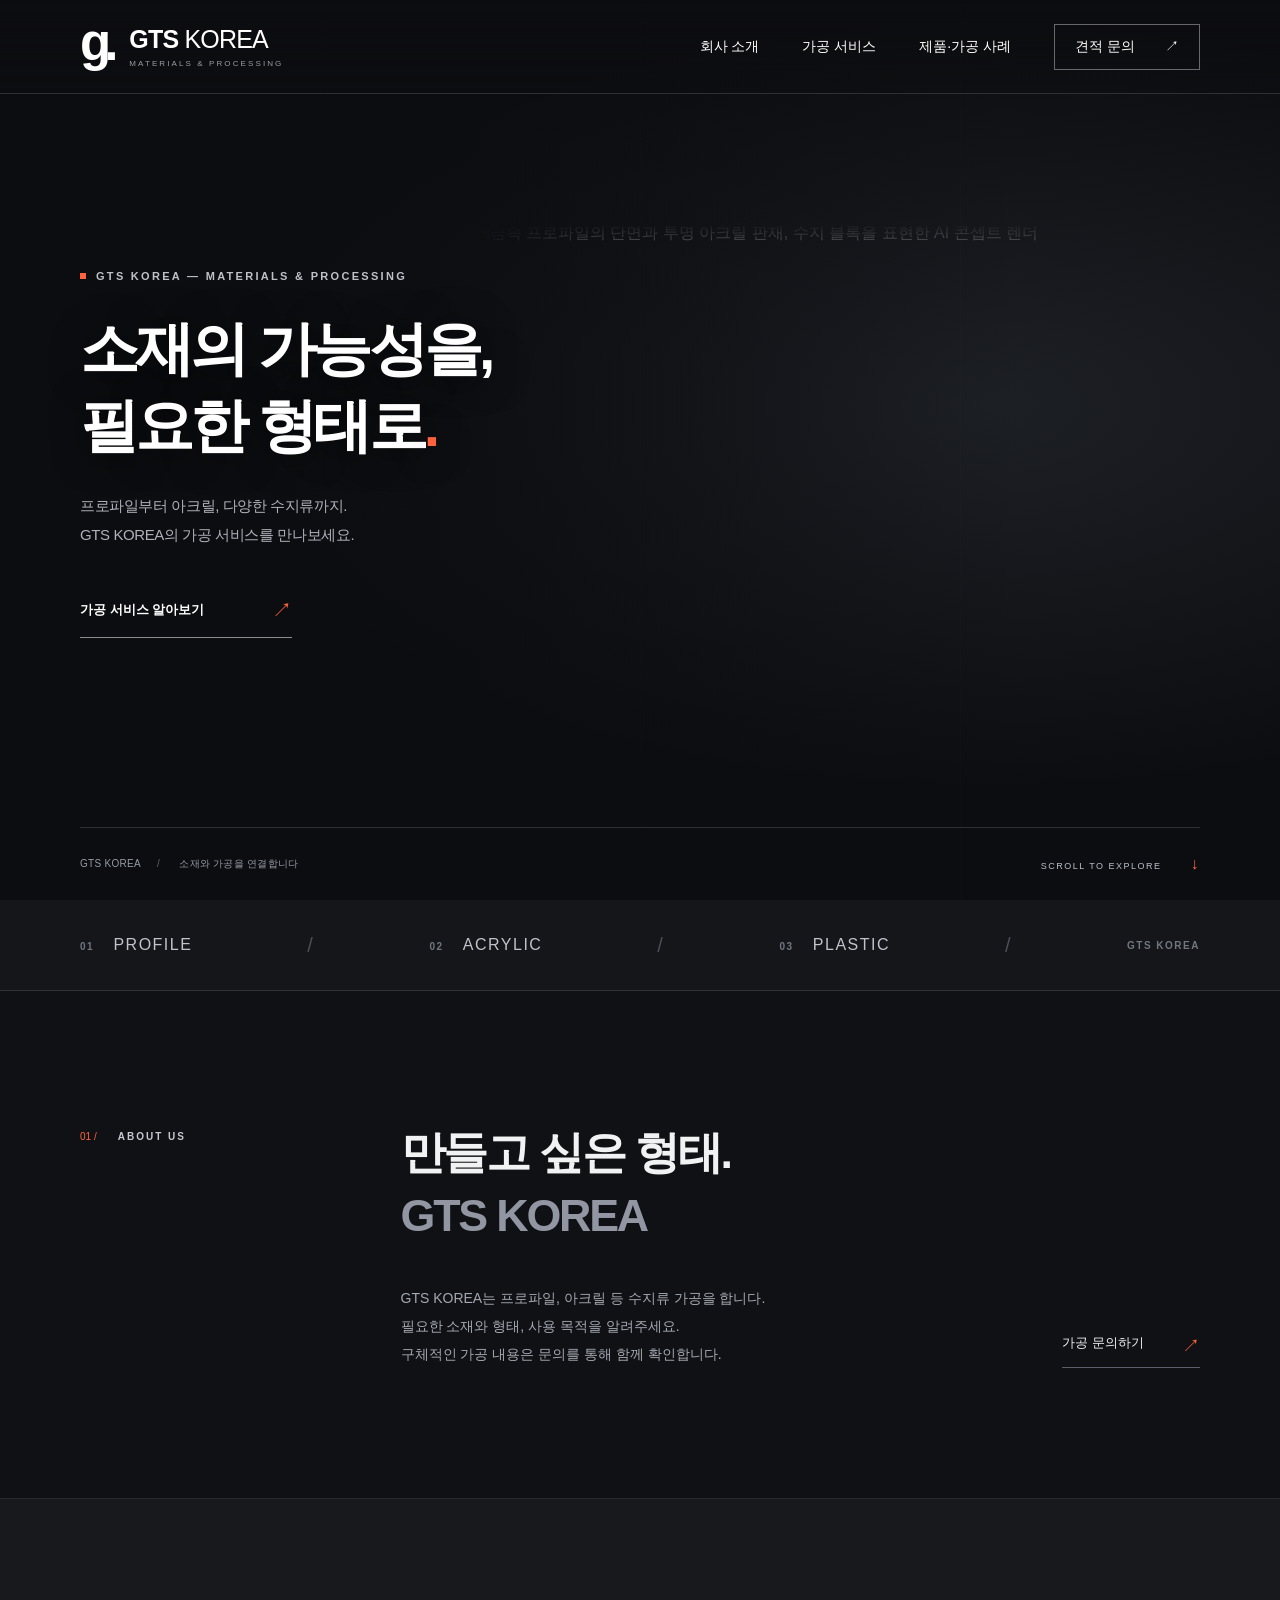
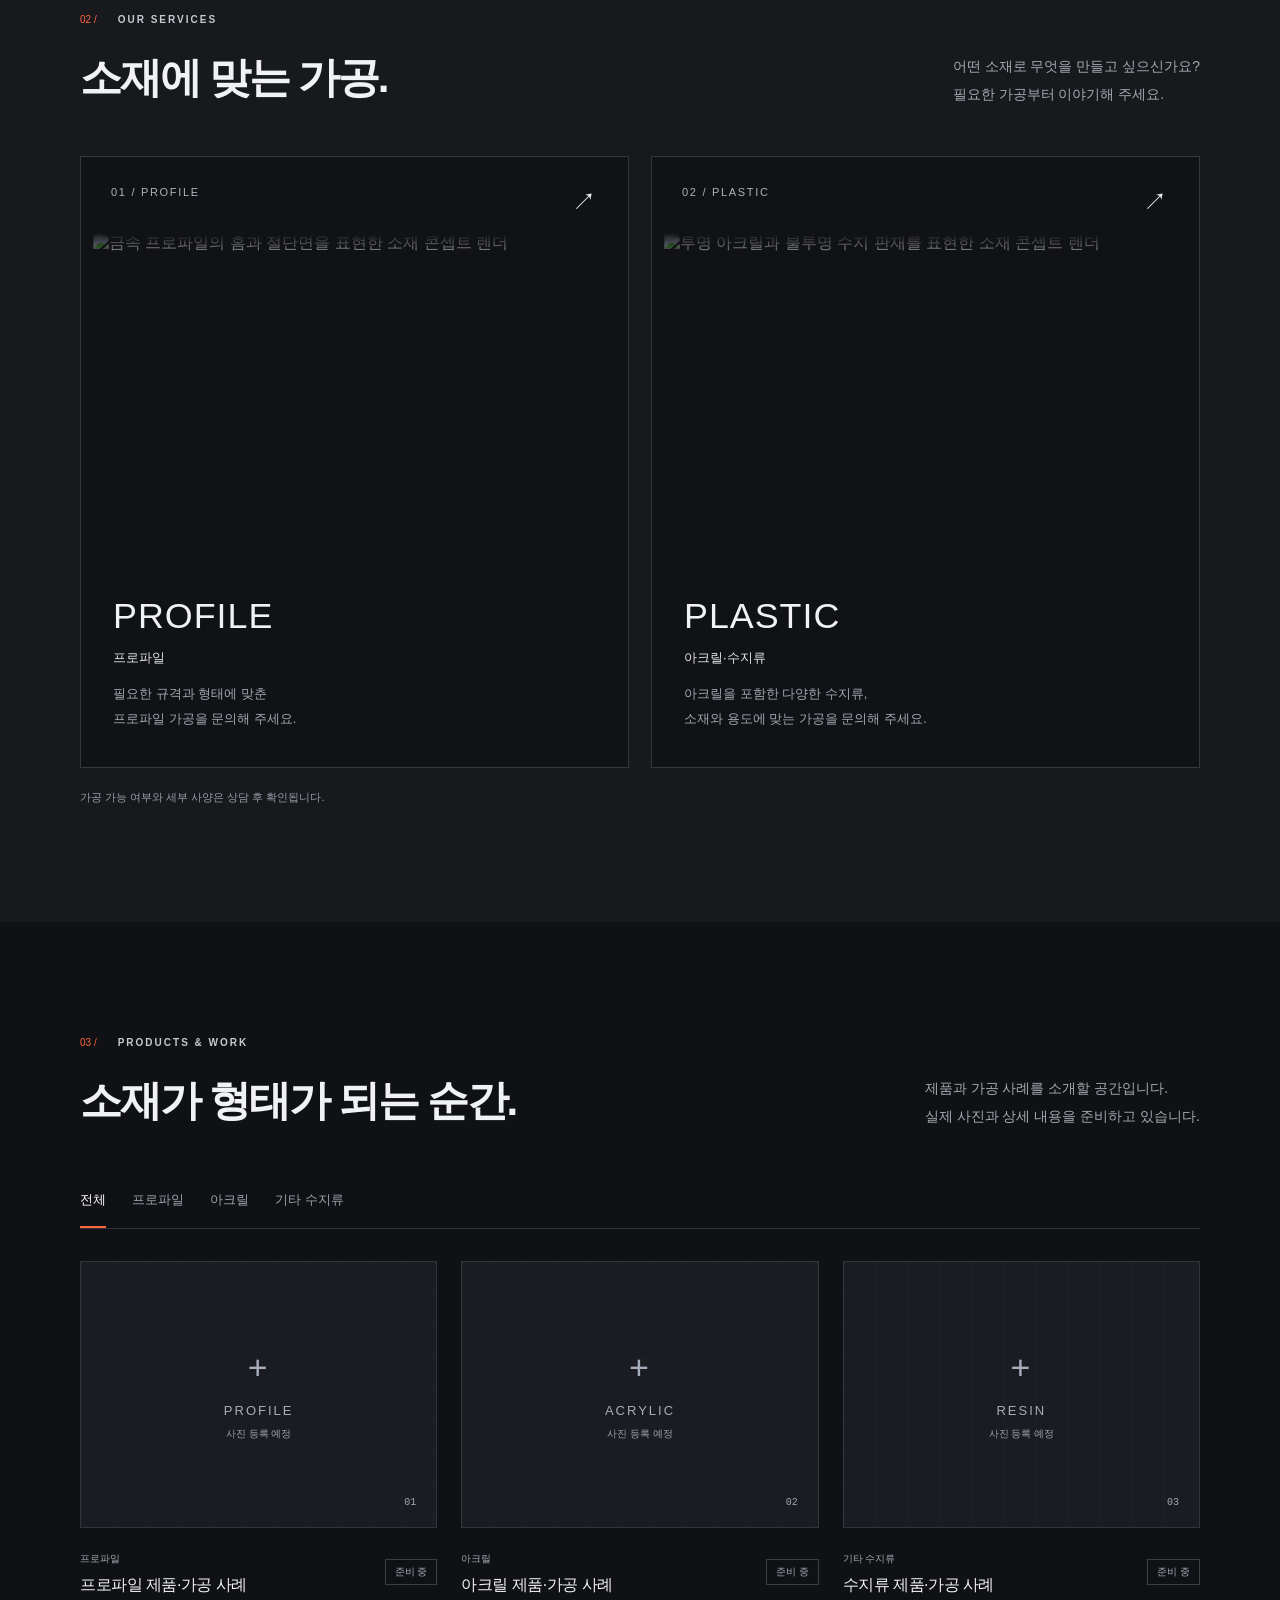
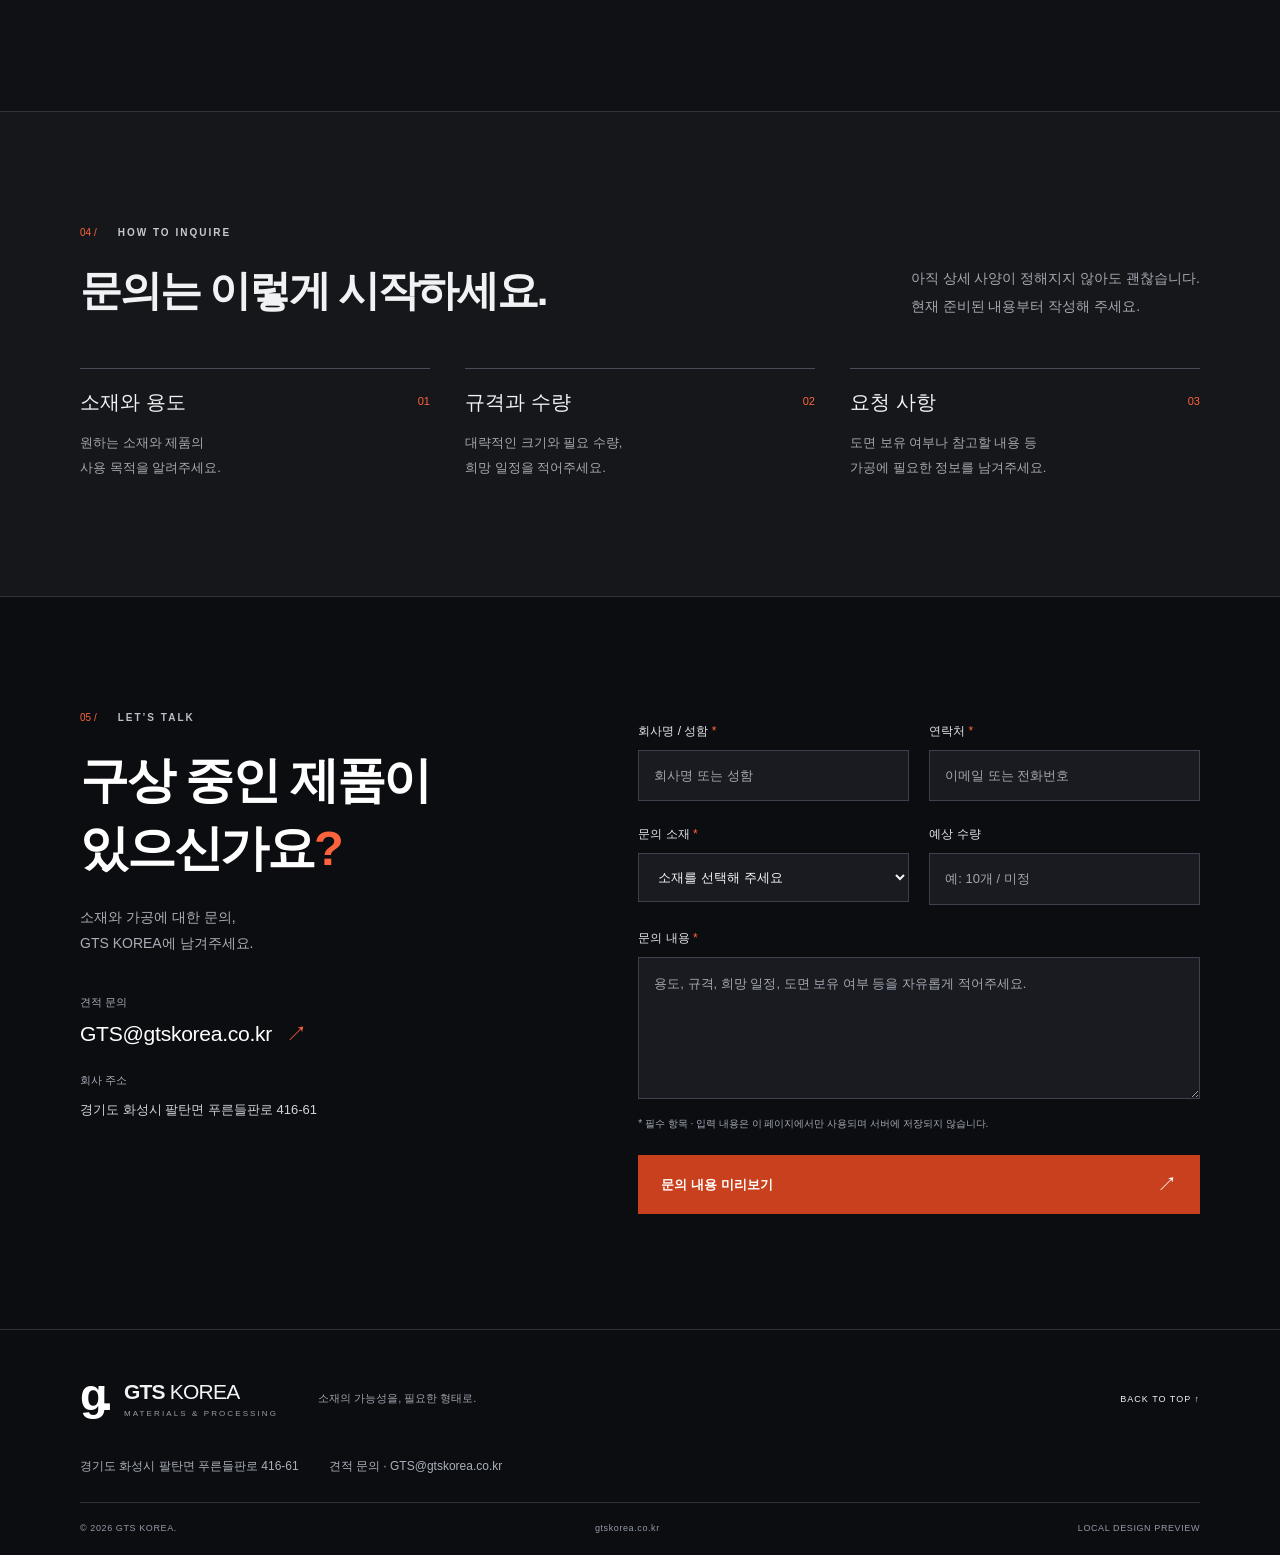
==== index.html @ 4bc1fd76 "Add files via upload" ====
<!DOCTYPE html>
<html lang="ko">
<head>
  <meta charset="UTF-8">
  <meta name="viewport" content="width=device-width, initial-scale=1.0">
  <meta name="description" content="GTS KOREA — 프로파일, 아크릴 등 수지류 가공. 회사와 가공 서비스, 제품 및 가공 사례를 소개합니다.">
  <meta name="theme-color" content="#101114">
  <title>GTS KOREA | 소재에서 시작되는 가능성</title>
  <link rel="icon" href="assets/favicon.svg" type="image/svg+xml">
  <link rel="stylesheet" href="styles.css">
  <link rel="stylesheet" href="theme-dark.css">
  <script defer src="app.js"></script>
  <script defer src="inquiry-delivery.js"></script>
</head>
<body>
  <a class="skip-link" href="#main">본문 바로가기</a>
  <header class="header">
    <a class="brand" href="#home" aria-label="GTS KOREA 홈"><span class="brand-symbol" aria-hidden="true">g.</span><span>GTS <b>KOREA</b><small>MATERIALS & PROCESSING</small></span></a>
    <button class="menu-toggle" aria-label="메뉴 열기" aria-expanded="false" aria-controls="navigation"><span></span><span></span></button>
    <nav id="navigation" aria-label="주 메뉴"><a href="#about">회사 소개</a><a href="#services">가공 서비스</a><a href="#work">제품·가공 사례</a><a class="nav-cta" href="#contact">견적 문의 <span aria-hidden="true">↗</span></a></nav>
  </header>
  <main id="main">
    <section class="hero" id="home" aria-labelledby="hero-title">
      <div class="hero-grid" aria-hidden="true"></div>
      <div class="hero-copy"><p class="eyebrow"><i></i> GTS KOREA — MATERIALS & PROCESSING</p><h1 id="hero-title">소재의 가능성을,<br>필요한 형태로<span>.</span></h1><p class="hero-description">프로파일부터 아크릴, 다양한 수지류까지.<br>GTS KOREA의 가공 서비스를 만나보세요.</p><a class="button lime" href="#services">가공 서비스 알아보기 <span aria-hidden="true">↗</span></a></div>
      <div class="hero-visual"><img src="assets/materials-studio.png" width="1536" height="1024" fetchpriority="high" alt="금속 프로파일의 단면과 투명 아크릴 판재, 수지 블록을 표현한 AI 콘셉트 렌더"></div>
      <div class="hero-bottom"><span>GTS KOREA<span class="divider">/</span> 소재와 가공을 연결합니다</span><a href="#about">SCROLL TO EXPLORE <span aria-hidden="true">↓</span></a></div>
    </section>
    <div class="material-strip" aria-hidden="true"><span>01 <b>PROFILE</b></span><i>/</i><span>02 <b>ACRYLIC</b></span><i>/</i><span>03 <b>PLASTIC</b></span><i>/</i><span>GTS KOREA</span></div>
    <section class="section about" id="about" aria-labelledby="about-title"><div class="section-label"><span class="section-number">01 /</span> ABOUT US</div><div class="about-content"><h2 id="about-title">만들고 싶은 형태.<br><span>GTS KOREA</span></h2><div class="about-bottom"><p>GTS KOREA는 프로파일, 아크릴 등 수지류 가공을 합니다.<br>필요한 소재와 형태, 사용 목적을 알려주세요.<br>구체적인 가공 내용은 문의를 통해 함께 확인합니다.</p><a class="text-link" href="#contact">가공 문의하기 <span aria-hidden="true">↗</span></a></div></div></section>
    <section class="section services" id="services" aria-labelledby="services-title"><div class="section-heading"><div><div class="section-label"><span class="section-number">02 /</span> OUR SERVICES</div><h2 id="services-title">소재에 맞는 가공.</h2></div><p>어떤 소재로 무엇을 만들고 싶으신가요?<br>필요한 가공부터 이야기해 주세요.</p></div><div class="service-grid">
      <a class="service-card" href="#contact" data-service="프로파일"><div class="card-top"><span>01 / PROFILE</span><span aria-hidden="true">↗</span></div><div class="service-render"><img src="assets/service-profile.png" width="1536" height="1024" alt="금속 프로파일의 홈과 절단면을 표현한 소재 콘셉트 렌더" decoding="async"></div><div class="service-copy"><h3>PROFILE</h3><span class="service-subtitle">프로파일</span><p>필요한 규격과 형태에 맞춘<br>프로파일 가공을 문의해 주세요.</p></div></a>
      <a class="service-card" href="#contact" data-service="플라스틱 (아크릴·수지류)"><div class="card-top"><span>02 / PLASTIC</span><span aria-hidden="true">↗</span></div><div class="service-render"><img src="assets/service-plastic.png" width="1536" height="1024" alt="투명 아크릴과 불투명 수지 판재를 표현한 소재 콘셉트 렌더" decoding="async"></div><div class="service-copy"><h3>PLASTIC</h3><span class="service-subtitle">아크릴·수지류</span><p>아크릴을 포함한 다양한 수지류,<br>소재와 용도에 맞는 가공을 문의해 주세요.</p></div></a>
    </div><p class="section-footnote">가공 가능 여부와 세부 사양은 상담 후 확인됩니다.</p></section>
    <section class="section work" id="work" aria-labelledby="work-title"><div class="section-heading"><div><div class="section-label"><span class="section-number">03 /</span> PRODUCTS & WORK</div><h2 id="work-title">소재가 형태가 되는 순간.</h2></div><p>제품과 가공 사례를 소개할 공간입니다.<br>실제 사진과 상세 내용을 준비하고 있습니다.</p></div><div class="filters" role="group" aria-label="가공 사례 분류"><button class="active" aria-pressed="true" data-filter="all">전체</button><button aria-pressed="false" data-filter="프로파일">프로파일</button><button aria-pressed="false" data-filter="아크릴">아크릴</button><button aria-pressed="false" data-filter="기타 수지류">기타 수지류</button></div><div class="work-grid">
      <article class="work-card" data-category="프로파일"><div class="work-placeholder"><span class="placeholder-cross" aria-hidden="true">+</span><span>PROFILE</span><small>사진 등록 예정</small><span class="corner">01</span></div><div class="work-caption"><div><span>프로파일</span><h3>프로파일 제품·가공 사례</h3></div><span class="pending">준비 중</span></div></article>
      <article class="work-card" data-category="아크릴"><div class="work-placeholder"><span class="placeholder-cross" aria-hidden="true">+</span><span>ACRYLIC</span><small>사진 등록 예정</small><span class="corner">02</span></div><div class="work-caption"><div><span>아크릴</span><h3>아크릴 제품·가공 사례</h3></div><span class="pending">준비 중</span></div></article>
      <article class="work-card" data-category="기타 수지류"><div class="work-placeholder"><span class="placeholder-cross" aria-hidden="true">+</span><span>RESIN</span><small>사진 등록 예정</small><span class="corner">03</span></div><div class="work-caption"><div><span>기타 수지류</span><h3>수지류 제품·가공 사례</h3></div><span class="pending">준비 중</span></div></article>
    </div><p class="filter-status sr-only" role="status"></p></section>
    <section class="process section" aria-labelledby="process-title"><div class="section-heading"><div><div class="section-label"><span class="section-number">04 /</span> HOW TO INQUIRE</div><h2 id="process-title">문의는 이렇게 시작하세요.</h2></div><p>아직 상세 사양이 정해지지 않아도 괜찮습니다.<br>현재 준비된 내용부터 작성해 주세요.</p></div><ol class="process-grid"><li><span>01</span><h3>소재와 용도</h3><p>원하는 소재와 제품의<br>사용 목적을 알려주세요.</p></li><li><span>02</span><h3>규격과 수량</h3><p>대략적인 크기와 필요 수량,<br>희망 일정을 적어주세요.</p></li><li><span>03</span><h3>요청 사항</h3><p>도면 보유 여부나 참고할 내용 등<br>가공에 필요한 정보를 남겨주세요.</p></li></ol></section>
    <section class="contact section" id="contact" aria-labelledby="contact-title"><div class="contact-intro"><div class="section-label"><span class="section-number">05 /</span> LET’S TALK</div><h2 id="contact-title">구상 중인 제품이<br>있으신가요<span>?</span></h2><p>소재와 가공에 대한 문의,<br>GTS KOREA에 남겨주세요.</p><address class="contact-details"><div><span>견적 문의</span><a href="mailto:GTS@gtskorea.co.kr">GTS@gtskorea.co.kr <span aria-hidden="true">↗</span></a></div><div><span>회사 주소</span><p>경기도 화성시 팔탄면 푸른들판로 416-61</p></div></address></div><form id="inquiry-form"><div class="form-row"><label>회사명 / 성함 <span>*</span><input name="name" autocomplete="organization" required maxlength="100" placeholder="회사명 또는 성함"></label><label>연락처 <span>*</span><input name="contact" autocomplete="tel" required maxlength="100" placeholder="이메일 또는 전화번호"></label></div><div class="form-row"><label>문의 소재 <span>*</span><select name="material" id="material" required><option value="">소재를 선택해 주세요</option><option>프로파일</option><option>플라스틱 (아크릴·수지류)</option><option>아크릴</option><option>기타 수지류</option><option>상담 후 결정</option></select></label><label>예상 수량<input name="quantity" maxlength="100" placeholder="예: 10개 / 미정"></label></div><label>문의 내용 <span>*</span><textarea name="message" rows="5" required maxlength="3000" placeholder="용도, 규격, 희망 일정, 도면 보유 여부 등을 자유롭게 적어주세요."></textarea></label><p class="form-hint">* 필수 항목 · 입력 내용은 이 페이지에서만 사용되며 서버에 저장되지 않습니다.</p><button class="button lime submit" type="submit">문의 내용 미리보기 <span aria-hidden="true">↗</span></button></form></section>
  </main>
  <footer><div class="footer-top"><a class="brand" href="#home"><span class="brand-symbol" aria-hidden="true">g.</span><span>GTS <b>KOREA</b><small>MATERIALS & PROCESSING</small></span></a><p>소재의 가능성을, 필요한 형태로.</p><a class="back-top" href="#home">BACK TO TOP ↑</a></div><address class="footer-details"><span>경기도 화성시 팔탄면 푸른들판로 416-61</span><a href="mailto:GTS@gtskorea.co.kr">견적 문의 · GTS@gtskorea.co.kr</a></address><div class="footer-bottom"><span>© <span id="year">2026</span> GTS KOREA.</span><span>gtskorea.co.kr</span><span>LOCAL DESIGN PREVIEW</span></div></footer>
  <dialog id="preview-dialog" aria-labelledby="preview-title"><div class="dialog-heading"><div><p class="eyebrow">INQUIRY PREVIEW</p><h2 id="preview-title">문의 내용 확인</h2></div><button class="dialog-close" aria-label="미리보기 닫기" type="button">×</button></div><p class="dialog-note">디자인 시안으로, 실제 문의가 전송되지 않습니다.</p><dl id="preview-fields"></dl><div class="dialog-actions"><button class="button outline" id="edit-inquiry" type="button">돌아가서 수정</button><button class="button lime" id="download-inquiry" type="button">텍스트로 저장 ↓</button></div><p id="download-status" role="status"></p></dialog>
</body>
</html>
---- styles.css ----
@charset "UTF-8";
:root{--ink:#172725;--muted:#68716b;--paper:#f7f8f3;--lime:#d4ee86;--line:#dce1d7;--dark:#132827;--white:#fff;--pad:clamp(24px,6.25vw,100px)}
*{box-sizing:border-box}html{scroll-behavior:smooth;scroll-padding-top:100px}body{margin:0;background:var(--paper);color:var(--ink);font-family:"Pretendard","SUIT","Noto Sans KR","Malgun Gothic",Arial,sans-serif;word-break:keep-all;-webkit-font-smoothing:antialiased}a{color:inherit;text-decoration:none}button,input,select,textarea{font:inherit}button,a,input,select,textarea{-webkit-tap-highlight-color:transparent}button{cursor:pointer}a,button{touch-action:manipulation}button:focus-visible,a:focus-visible{outline:3px solid #719c20;outline-offset:5px}::selection{background:var(--lime);color:var(--ink)}h1,h2,h3,p{margin:0}img{max-width:100%}[hidden]{display:none!important}.sr-only{position:absolute;width:1px;height:1px;overflow:hidden;clip-path:inset(50%)}.skip-link{position:fixed;top:-80px;left:20px;padding:16px;background:var(--lime);z-index:99}.skip-link:focus{top:10px}
.header{height:98px;padding:0 var(--pad);display:flex;align-items:center;justify-content:space-between;background:var(--paper);position:sticky;top:0;z-index:20;border-bottom:1px solid var(--line)}.brand{display:flex;gap:10px;align-items:center;font-family:Arial,sans-serif;font-size:24px;font-weight:800;letter-spacing:-1px;white-space:nowrap}.brand b{font-weight:400}.brand small{display:block;font-size:8px;letter-spacing:2.1px;margin-top:5px;font-weight:400}.brand-symbol{font-size:51px;line-height:1;letter-spacing:-7px;margin-right:8px;transform:translateY(-4px)}nav{display:flex;align-items:center;gap:40px;font-size:13px;font-weight:600}.nav-cta{border:1px solid var(--ink);padding:13px 22px;display:flex;gap:30px}.nav-cta:hover{background:var(--ink);color:white}.menu-toggle{display:none}.hero{min-height:660px;position:relative;background:var(--dark);color:var(--white);padding:96px var(--pad) 0;isolation:isolate;overflow:hidden;display:grid;grid-template-columns:1.1fr 1fr}.hero-grid{position:absolute;inset:0;z-index:-2;background-image:linear-gradient(#b8d9c908 1px,transparent 1px),linear-gradient(90deg,#b8d9c908 1px,transparent 1px);background-size:68px 68px}.hero:after{content:"";position:absolute;inset:0;z-index:-1;background:radial-gradient(ellipse at 76% 48%,#48605b70,transparent 60%)}.hero-copy{z-index:2;padding-bottom:75px}.eyebrow{font-family:Arial,sans-serif;font-size:10px;font-weight:600;letter-spacing:2px;display:flex;align-items:center;gap:10px}.eyebrow i{width:6px;height:6px;display:inline-block;background:var(--lime);border-radius:50%}.hero h1{font-size:clamp(40px,4.6vw,70px);line-height:1.28;font-weight:600;letter-spacing:-3.5px;margin-top:32px;white-space:nowrap}.hero h1>span{color:var(--lime)}.hero-description{color:#b8c7c4;font-size:15px;line-height:1.95;margin:27px 0 36px;letter-spacing:-.4px}.button{min-height:51px;display:inline-flex;justify-content:space-between;align-items:center;gap:36px;padding:16px 23px;border:0;font-size:13px;font-weight:600;transition:background .2s,transform .2s}.button:hover{transform:translateY(-2px)}.button span{font-size:20px;font-weight:400}.lime{background:var(--lime);color:var(--ink)}.lime:hover{background:#e1ffa0}.hero-visual{position:relative;min-width:0;align-self:stretch}.hero-visual img{width:124%;max-width:none;position:absolute;top:-49px;left:-9%;height:500px;object-fit:contain}.visual-label{position:absolute;top:-22px;right:0;display:flex;align-items:center;gap:14px;font-family:monospace;font-size:9px;letter-spacing:1.4px;color:#b5c8c1}.cross{font-size:24px;color:var(--lime)}.visual-note{position:absolute;bottom:43px;right:0;font-size:10px;color:#9cafa7}.hero-bottom{grid-column:1/-1;border-top:1px solid #dbe9e12b;display:flex;justify-content:space-between;align-items:center;padding:24px 0;font-size:10px;color:#b6c8c0;letter-spacing:.3px}.divider{padding:0 16px;color:#60766b}.hero-bottom a{font-family:Arial,sans-serif;font-size:9px;letter-spacing:1.5px}.hero-bottom a span{margin-left:25px;color:var(--lime);font-size:16px}.material-strip{height:78px;background:var(--lime);display:flex;align-items:center;justify-content:space-around;gap:25px;overflow:hidden;padding:0 30px;font-family:Arial,sans-serif;font-size:clamp(14px,1.65vw,24px);font-weight:600;letter-spacing:1px;white-space:nowrap}.material-strip i{font-style:normal;font-size:29px;font-weight:400}
.section{padding:98px var(--pad)}.section-label{font:10px Arial,sans-serif;font-weight:600;letter-spacing:1.7px;display:flex;gap:21px;align-items:center;margin-bottom:23px}.section-number{color:#849078;font-weight:400;letter-spacing:0}.section h2{font-size:clamp(28px,3vw,43px);line-height:1.4;letter-spacing:-1.9px;font-weight:600}.about{display:grid;grid-template-columns:1fr 2.7fr;gap:35px;padding-top:100px;padding-bottom:100px}.about>.section-label{align-items:flex-start;padding-top:10px}.about h2 span{color:#7c8d65}.about-bottom{display:flex;align-items:flex-end;justify-content:space-between;gap:30px;margin-top:30px}.about p,.section-heading>p{font-size:13px;line-height:1.9;color:var(--muted)}.text-link{display:flex;gap:38px;border-bottom:1px solid var(--ink);padding-bottom:9px;font-size:12px;white-space:nowrap}.text-link span{font-size:18px}.services{background:#eef1e9}.section-heading{display:flex;align-items:flex-end;justify-content:space-between;gap:28px;margin-bottom:39px}.service-grid{display:grid;grid-template-columns:repeat(3,1fr);gap:19px}.service-card{background:#f9faf6;border:1px solid #dbe1d4;position:relative;overflow:hidden;transition:transform .25s,border-color .25s}.service-card:hover{transform:translateY(-6px);border-color:#859d65}.card-top{display:flex;justify-content:space-between;padding:24px 25px;font:10px Arial,sans-serif;letter-spacing:1.2px}.card-top>span:last-child{font-size:21px;color:#778774}.service-copy{padding:10px 27px 29px}.service-copy h3{font-size:23px;font-weight:500;letter-spacing:-.8px;margin-bottom:13px}.service-copy p{color:var(--muted);font-size:12px;line-height:1.9}.material-art{height:190px;position:relative;overflow:hidden;perspective:650px}.profile-art .rail{position:absolute;width:61%;height:44px;left:21%;top:43%;background:repeating-linear-gradient(0deg,#707e7b 0px,#e4e9e3 6px,#9eaca5 10px,#dce5df 13px,#4b5b54 17px,#d5dfd6 23px);transform:rotate(-31deg) skewX(19deg);box-shadow:12px 15px 17px #273e382b;border:1px solid #aebbb0}.profile-art .rail:before{content:"";position:absolute;left:-20px;top:-1px;width:20px;height:43px;background:repeating-linear-gradient(90deg,#aebbad 0 5px,#44584e 5px 10px);transform:skewY(-38deg);transform-origin:right top;border:1px solid #6a7c6d}.profile-art .rail-one{top:20%;left:15%}.profile-art .rail-two{top:40%;left:18%}.profile-art .rail-three{top:60%;left:21%}.acrylic-art>div{position:absolute;width:57%;height:104px;left:20%;top:25%;background:linear-gradient(120deg,#d2e3de22,#bfd5c980);border:1px solid #aabfaf;transform:rotateX(48deg) rotateZ(-32deg);box-shadow:8px 14px 15px #17272512}.acrylic-art>div:nth-child(2){top:15%;left:25%;background:linear-gradient(120deg,#fafffdc2,#bfddd04a)}.acrylic-art>div:nth-child(3){top:3%;left:30%;background:linear-gradient(120deg,#ffffffbb,#e4ede419)}.resin-art>div{position:absolute;width:56%;height:85px;background:linear-gradient(150deg,#9eae8d,#607354);left:18%;top:39%;transform:rotateX(42deg) rotateZ(-32deg);box-shadow:-7px 9px 0 #485f41,4px 23px 20px #182c2a28}.resin-art>div:nth-child(2){top:23%;left:24%;background:linear-gradient(150deg,#dce5d6,#a3b89a);box-shadow:-7px 9px 0 #81977a}.resin-art>div:nth-child(3){top:8%;left:30%;background:linear-gradient(150deg,#f6f7ee,#d5dfc9);box-shadow:-7px 9px 0 #b9c5ab}.section-footnote{font-size:10px;color:#737e6b;margin-top:20px;line-height:1.8}.work{padding-bottom:96px}.filters{display:flex;gap:8px;margin-bottom:29px}.filters button{border:1px solid var(--line);background:transparent;border-radius:30px;padding:10px 22px;font-size:12px;color:#616c62;min-height:40px}.filters button.active{background:var(--ink);color:white;border-color:var(--ink)}.filters button:hover:not(.active){background:#e9efdf}.work-grid{display:grid;grid-template-columns:repeat(3,1fr);gap:22px}.work-placeholder{aspect-ratio:1.34;background:#e9ede4;border:1px solid #dce1d6;display:flex;flex-direction:column;justify-content:center;align-items:center;position:relative;background-image:linear-gradient(#72816c09 1px,transparent 1px),linear-gradient(90deg,#72816c09 1px,transparent 1px);background-size:32px 32px}.work-placeholder>span:not(.corner){font:12px Arial,sans-serif;letter-spacing:2px;color:#7a8873}.work-placeholder .placeholder-cross{font-size:34px!important;line-height:1;margin-bottom:16px;font-weight:200!important}.work-placeholder small{font-size:10px;margin-top:9px;color:#73806c}.work-placeholder .corner{position:absolute;bottom:19px;right:20px;font:10px monospace;color:#8c9684}.work-caption{padding-top:20px;display:flex;align-items:center;justify-content:space-between;gap:8px}.work-caption div>span{font-size:10px;color:#7e896f}.work-caption h3{font-size:15px;letter-spacing:-.5px;font-weight:500;margin-top:9px}.pending{border:1px solid #dfe5d8;padding:5px 9px;font-size:9px;white-space:nowrap;color:#75806b}.process{border-top:1px solid var(--line);padding-top:70px;padding-bottom:80px}.process-grid{display:grid;grid-template-columns:repeat(3,1fr);gap:35px;padding:0;margin:45px 0 0;list-style:none}.process-grid li{border-top:1px solid #c5cebb;padding-top:20px;position:relative}.process-grid li>span{font:11px Arial;color:#6c7f5e;position:absolute;top:26px;right:0}.process-grid h3{font-size:17px;font-weight:500;margin-bottom:15px}.process-grid p{color:var(--muted);font-size:12px;line-height:1.9}.contact{background:var(--dark);color:white;display:grid;grid-template-columns:1fr 1.15fr;gap:70px;padding-top:85px;padding-bottom:80px}.contact .section-label{color:#b9cabb}.contact .section-number{color:var(--lime)}.contact h2{font-size:clamp(35px,3.5vw,50px)}.contact h2>span{color:var(--lime)}.contact-intro>p{font-size:13px;line-height:1.9;color:#b1c1b9;margin-top:22px}.contact-mark{font-size:83px;color:var(--lime);line-height:1;margin-top:27px;font-family:Arial}.preview-note{display:flex;gap:10px;color:#c4d0ca;font-size:10px;margin-top:27px}.preview-note strong{font-weight:500}.preview-note p{line-height:1.8;margin-top:8px;color:#a2b5ab}.note-dot{width:6px;height:6px;background:var(--lime);border-radius:50%;margin-top:4px;flex-shrink:0}form{padding-top:10px;min-width:0}form label{display:block;font-size:11px;color:#e2e8e4;line-height:1.5;min-width:0}form label>span{color:var(--lime)}.form-row{display:grid;grid-template-columns:1fr 1fr;gap:20px;margin-bottom:24px}input,select,textarea{display:block;width:100%;margin-top:10px;border:1px solid #4a6057;background:#213732;color:#fff;border-radius:0;padding:13px 14px;font-size:12px;outline-offset:2px;min-height:46px}input:focus,select:focus,textarea:focus{outline:2px solid var(--lime)}input::placeholder,textarea::placeholder{color:#a0b2a9;opacity:1}textarea{resize:vertical;min-height:140px;line-height:1.7}select{color-scheme:dark}.form-hint{color:#aabdb2;font-size:10px;line-height:1.7;margin:16px 0 23px}.submit{width:100%}footer{padding:40px var(--pad) 22px;background:#f2f4ed}.footer-top{display:flex;align-items:center;gap:40px;padding-bottom:35px}.footer-top .brand{font-size:21px}.footer-top .brand-symbol{font-size:45px}.footer-top>p{color:#7b8674;font-size:11px}.back-top{margin-left:auto;font:9px Arial;letter-spacing:1px}.footer-bottom{display:flex;gap:35px;justify-content:space-between;border-top:1px solid var(--line);padding-top:20px;color:#78826e;font:9px Arial;letter-spacing:.6px}
dialog{border:0;background:var(--paper);color:var(--ink);width:min(580px,calc(100% - 32px));padding:30px;max-height:85dvh;overflow:auto;box-shadow:0 20px 100px #0005}dialog::backdrop{background:#102624bb;backdrop-filter:blur(4px)}.dialog-heading{display:flex;align-items:flex-start;justify-content:space-between;gap:16px}.dialog-heading .eyebrow{color:#738468;font-size:9px;margin-bottom:12px}.dialog-heading h2{font-size:25px;letter-spacing:-1px}.dialog-close{border:0;background:none;color:var(--ink);font-size:28px;width:40px;height:40px}.dialog-note{font-size:12px;line-height:1.7;margin-top:20px;color:#64725c}dl{margin:24px 0}dt{font-size:11px;color:#6f7b65;margin-top:18px}dd{margin:6px 0 0;white-space:pre-wrap;overflow-wrap:anywhere;font-size:14px;line-height:1.8}.dialog-actions{display:flex;gap:10px}.dialog-actions .button{flex:1;justify-content:center;font-size:12px;padding:13px 10px;gap:5px}.outline{background:transparent;border:1px solid #aeba9d}.outline:hover{background:#e9edde}#download-status{font-size:11px;line-height:1.8;margin-top:16px;color:#637455}
@media(min-width:1600px){body{max-width:1800px;margin:auto}.hero{min-height:735px}.hero-visual img{height:570px}.visual-note{bottom:60px}}
@media(max-width:1000px){nav{gap:22px}.hero{min-height:570px;padding-top:75px}.hero h1{font-size:43px;letter-spacing:-2.2px}.hero-visual img{height:420px;top:-10px;width:138%;left:-24%}.visual-label{font-size:7px;letter-spacing:.5px}.about{grid-template-columns:1fr 3fr}.about-bottom{display:block}.text-link{width:max-content;margin-top:25px}.section{padding-top:75px;padding-bottom:75px}.contact{gap:35px}.service-grid{gap:12px}.card-top{padding:20px}.service-copy{padding:8px 20px 24px}.material-art{height:170px}.section-heading>p{font-size:12px}.work-caption h3{font-size:13px}.work-grid{gap:15px}}
@media(max-width:720px){html{scroll-padding-top:78px}.header{height:76px}.brand{font-size:21px}.brand-symbol{font-size:43px}.brand small{font-size:7px;letter-spacing:1.7px}.menu-toggle{display:flex;flex-direction:column;justify-content:center;gap:7px;width:42px;height:44px;background:none;border:0;padding:10px}.menu-toggle span{height:1px;background:var(--ink);width:23px;transition:transform .2s}.menu-toggle[aria-expanded=true] span:first-child{transform:translateY(4px) rotate(45deg)}.menu-toggle[aria-expanded=true] span:last-child{transform:translateY(-4px) rotate(-45deg)}nav{display:none;position:absolute;top:75px;left:0;right:0;background:var(--paper);padding:15px var(--pad) 24px;border-bottom:1px solid var(--line);box-shadow:0 20px 30px #10262412}nav.open{display:flex;flex-direction:column;align-items:stretch;gap:0}nav>a{padding:16px 0}nav .nav-cta{padding:15px;margin-top:7px;justify-content:space-between}.hero{padding-top:51px;display:flex;flex-direction:column;min-height:0}.hero-copy{padding-bottom:0}.hero h1{font-size:clamp(36px,7.9vw,53px);margin-top:24px;letter-spacing:-2px}.hero .eyebrow{font-size:8px;letter-spacing:1.5px}.hero-description{font-size:13px;margin:21px 0 26px}.button{min-height:48px;font-size:12px;padding:13px 19px}.hero-visual{height:310px;margin-top:30px;width:100%}.hero-visual img{width:110%;left:-4%;top:-40px;height:365px}.visual-label{top:0;right:0;font-size:7px;letter-spacing:1px}.visual-note{bottom:8px;font-size:8px}.hero-bottom{margin-top:12px;padding:20px 0;font-size:8px;gap:14px;width:100%}.hero-bottom>a{font-size:0}.hero-bottom a span{font-size:17px;margin:0}.divider{padding:0 10px}.material-strip{height:59px;font-size:13px;justify-content:flex-start;gap:27px;padding:0 24px}.material-strip i{font-size:21px}.section{padding-top:58px;padding-bottom:58px}.section-label{font-size:9px;letter-spacing:1.4px;gap:14px;margin-bottom:19px}.section h2{font-size:29px;letter-spacing:-1.4px}.about{display:block}.about>.section-label{padding-top:0;margin-bottom:25px}.about p{font-size:12px;line-height:2}.about-bottom{margin-top:22px}.section-heading{display:block;margin-bottom:28px}.section-heading>p{margin-top:19px;font-size:12px}.service-grid{grid-template-columns:1fr;gap:14px}.service-card{display:grid;grid-template-columns:1fr 1fr;min-height:229px}.card-top{grid-column:1/-1;padding:20px 22px 0;z-index:1}.material-art{grid-column:2;grid-row:2;height:163px;margin-top:-8px}.service-copy{grid-column:1;grid-row:2;padding:24px 0 22px 23px;align-self:center}.service-copy h3{font-size:22px}.service-copy p{font-size:11px}.section-footnote{font-size:9px;margin-top:17px}.filters{gap:7px;flex-wrap:wrap;margin-bottom:22px}.filters button{padding:9px 15px;font-size:11px}.work-grid{grid-template-columns:1fr;gap:28px}.work-placeholder{aspect-ratio:1.6}.work-caption{padding-top:14px}.work-caption h3{font-size:14px}.process-grid{grid-template-columns:1fr;gap:24px;margin-top:30px}.process-grid li{padding:20px 0 0 54px}.process-grid li>span{left:0;right:auto;top:24px}.process-grid h3{font-size:16px;margin-bottom:10px}.process-grid p br{display:none}.process-grid p{font-size:12px}.contact{grid-template-columns:1fr;gap:35px}.contact h2{font-size:37px}.contact-mark{display:none}.preview-note{margin-top:23px;padding:17px;border:1px solid #40574b}.contact form{padding-top:0}.form-row{gap:14px;margin-bottom:20px}.form-hint{font-size:9px}.footer-top{flex-wrap:wrap;gap:20px;padding-bottom:25px}.footer-top>p{order:3;width:100%;font-size:10px}.footer-top .brand{font-size:18px}.footer-top .brand small{font-size:6px}.footer-top .brand-symbol{font-size:40px}.back-top{font-size:8px}.footer-bottom{flex-wrap:wrap;gap:15px;font-size:8px}.footer-bottom>span:last-child{width:100%}dialog{padding:24px}.dialog-actions{flex-wrap:wrap}}
@media(prefers-reduced-motion:reduce){html{scroll-behavior:auto}*,*:before,*:after{transition:none!important}}
---- theme-dark.css ----
/* GTS KOREA · Dark industrial direction. Base layout: styles.css. */
:root {
  --ink: #f1f2f4;
  --muted: #a5a8af;
  --paper: #101114;
  --lime: #ff633d;
  --line: #303237;
  --dark: #0c0d10;
  --pad: clamp(24px, 6.25vw, 112px);
}
body { max-width: none; color-scheme: dark; }
::selection { color: #fff; background: #a73621; }
a:focus-visible, button:focus-visible { outline-color: #ff865e; }
.header {
  position: fixed; left: 0; right: 0; height: 94px;
  background: linear-gradient(#0c0d10c9, #0c0d1055);
  border-color: #ffffff24; color: #fff;
  transition: background .25s, height .25s;
}
.header.scrolled { background: #101114f5; backdrop-filter: blur(16px); }
.brand { font-size: 25px; letter-spacing: -.8px; }
.brand-symbol { color: #fff; }
.brand small { color: #9b9da5; }
nav { gap: 43px; font-size: 14px; font-weight: 500; }
nav > a:not(.nav-cta) { position: relative; padding: 16px 0; }
nav > a:not(.nav-cta)::after {
  content: ''; position: absolute; bottom: 5px; left: 0; right: 100%; height: 2px;
  background: var(--lime); transition: right .25s;
}
nav > a:hover::after { right: 0; }
.nav-cta { border-color: #ffffff60; padding: 13px 20px; }
.nav-cta:hover { color: #fff; border-color: var(--lime); background: #ff633d18; }
.hero {
  height: min(980px, 100svh); min-height: 760px;
  display: block; padding: 180px var(--pad) 0;
  background: #0c0d10; overflow: hidden;
}
.hero-grid {
  opacity: .1;
  background-image: linear-gradient(90deg, #9a9eab1c 1px, transparent 1px);
  background-size: 25% 100%;
}
.hero::after {
  background: linear-gradient(90deg, #0c0d10 0%, #0c0d10a3 36%, transparent 80%),
    radial-gradient(ellipse at 77% 45%, #65708030, transparent 55%);
}
.hero-copy { position: relative; z-index: 3; padding: 90px 0 130px; width: max-content; max-width: 100%; }
.hero .eyebrow { font-size: 11px; letter-spacing: 2.3px; color: #bfc1c8; }
.eyebrow i { background: var(--lime); border-radius: 0; }
.hero h1 {
  font-size: clamp(48px, 4.6vw, 80px); line-height: 1.3; font-weight: 700;
  letter-spacing: -3.8px; margin-top: 29px; text-shadow: 0 2px 35px #0009;
}
.hero-description { color: #b0b2bb; font-size: 15px; margin: 27px 0 34px; }
.hero .button { background: transparent; color: #fff; border-bottom: 1px solid #fff8; padding: 13px 0; gap: 68px; }
.hero .button:hover { color: #ff865e; border-color: #ff865e; transform: none; }
.hero .button span { color: var(--lime); }
.hero-visual {
  position: absolute; width: 65%; height: 75%; right: -2%; top: 18%; z-index: 0;
}
.hero-visual img {
  width: 100%; height: auto; left: 0; top: 50%; object-fit: contain;
  filter: none; transform: translateY(-50%); opacity: 1;
  mask-image: linear-gradient(90deg, transparent, #000 15%, #000 91%, transparent),
    linear-gradient(180deg, transparent, #000 15%, #000 83%, transparent);
  mask-composite: intersect;
}
.visual-label { right: 16%; top: 100px; color: #aaadb7; font-size: 9px; letter-spacing: 1.8px; }
.cross { color: var(--lime); }
.visual-note { bottom: 3%; right: 13%; color: #979ba5; font-size: 10px; }
.hero-bottom {
  position: absolute; left: var(--pad); right: var(--pad); bottom: 0;
  padding: 27px 0; color: #979ba5; border-color: #ffffff24; z-index: 4;
}
.divider { color: #60646e; }
.hero-bottom a { color: #bbbfc8; }
.material-strip {
  height: 91px; padding: 0 var(--pad); justify-content: space-between;
  background: #151619; color: #717680; border-bottom: 1px solid var(--line);
  font-size: 10px; letter-spacing: 1.5px; gap: 25px;
}
.material-strip b { font-size: 16px; color: #c0c3cb; margin-left: 15px; font-weight: 400; }
.material-strip i { color: #4b4e55; font-size: 20px; }
.section { padding-top: 115px; padding-bottom: 115px; }
.section-label { font-size: 10px; color: #c6c9d0; letter-spacing: 2px; }
.section-number { color: var(--lime); }
.section h2 { font-size: clamp(30px, 3.3vw, 49px); letter-spacing: -2.2px; }
.about { background: #101114; grid-template-columns: 1fr 2.8fr; padding-top: 130px; padding-bottom: 130px; }
.about h2 { font-size: clamp(32px, 3.5vw, 52px); }
.about h2 span { color: #9196a2; }
.about p, .section-heading > p { color: #a4a8b1; font-size: 14px; line-height: 2; }
.about-bottom { margin-top: 38px; }
.text-link { border-color: #5b5e66; font-size: 13px; }
.text-link span { color: var(--lime); }
.services { background: #18191d; border-top: 1px solid #27292f; }
.section-heading { margin-bottom: 48px; }
.service-grid { grid-template-columns: repeat(2, minmax(0, 1fr)); gap: 22px; background: transparent; border: 0; }
.service-card { display: flex; flex-direction: column; border: 1px solid #343740; background: #111215; min-height: 0; }
.service-card:hover { transform: none; background: #1c1f25; }
.service-card::after { content: ''; position: absolute; bottom: 0; left: 0; width: 0; height: 3px; background: var(--lime); transition: width .3s; }
.service-card:hover::after, .service-card:focus-visible::after { width: 100%; }
.service-card:focus-visible { outline-offset: -4px; }
.card-top { padding: 29px 30px 15px; color: #aeb3bf; font-size: 11px; letter-spacing: 1.7px; }
.card-top > span:last-child { color: #e9eaf0; font-size: 24px; }
.material-art { height: 220px; filter: grayscale(1) contrast(1.15); transition: transform .35s; }
.service-card:hover .material-art { transform: translateY(-7px); }
.service-copy { padding: 13px 30px 33px; }
.service-copy h3 { font-size: 27px; font-weight: 500; }
.service-copy p { color: #a2a7b2; font-size: 13px; }
.service-render { overflow: hidden; margin: 0 12px; }
.service-render img { display: block; width: 100%; height: auto; aspect-ratio: 3 / 2; object-fit: contain; transition: transform .4s; mask-image: linear-gradient(180deg, transparent, #000 10%, #000 87%, transparent); }
.service-card:hover .service-render img { transform: scale(1.025); }
.service-card .service-copy { padding: 14px 32px 35px; align-self: stretch; }
.service-card .service-copy h3 { font: 500 clamp(25px, 2.8vw, 39px)/1.2 Arial, sans-serif; letter-spacing: 1px; margin: 0 0 11px; }
.service-subtitle { display: block; color: #e3e5eb; font-size: 13px; margin-bottom: 15px; }
.section-footnote { color: #989da8; font-size: 11px; }
.work { background: #101114; }
.filters { gap: 26px; border-bottom: 1px solid var(--line); margin-bottom: 32px; }
.filters button { padding: 13px 0 17px; min-height: 48px; border: 0; border-bottom: 2px solid transparent; border-radius: 0; font-size: 13px; color: #9da2ae; }
.filters button.active { background: none; color: #fff; border-color: var(--lime); }
.filters button:hover:not(.active) { background: none; color: #fff; }
.work-grid { gap: 24px; }
.work-placeholder { background-color: #1a1c21; border-color: #31343c; background-image: linear-gradient(#939ca008 1px,transparent 1px),linear-gradient(90deg,#939ca008 1px,transparent 1px); }
.work-placeholder > span:not(.corner) { color: #a6adba; font-size: 13px; }
.work-placeholder .placeholder-cross { color: #606b7d; }
.work-placeholder small, .work-placeholder .corner { color: #a0a6b2; }
.work-caption div > span { color: #a3a9b5; }
.work-caption h3 { font-size: 16px; }
.pending { border-color: #3a3e48; color: #a5adba; font-size: 10px; }
.process { background: #16171b; border-color: #2f323a; }
.process-grid li { border-color: #494d57; }
.process-grid li > span { color: var(--lime); }
.process-grid h3 { font-size: 20px; }
.process-grid p { font-size: 13px; }
.contact { background: #0c0d10; position: relative; border-top: 1px solid #33353b; }
.contact .section-label { color: #b9bec8; }
.contact h2 { font-size: clamp(36px, 3.8vw, 56px); }
.contact-intro > p { color: #aaaeb8; font-size: 14px; }
.contact-mark { font-size: 92px; }
.contact-details { display: grid; gap: 25px; margin-top: 38px; font-style: normal; }
.contact-details > div > span { display: block; margin-bottom: 10px; color: #a4aab7; font-size: 11px; }
.contact-details a { display: inline-block; font-size: clamp(17px, 1.65vw, 24px); letter-spacing: -.3px; overflow-wrap: anywhere; }
.contact-details a > span { color: var(--lime); margin-left: 8px; }
.contact-details p { color: #d0d4dd; font-size: 13px; line-height: 1.9; }
.contact-details a:hover, .footer-details a:hover { color: #ff957b; }
.footer-details { display: flex; flex-wrap: wrap; gap: 12px 30px; padding-bottom: 24px; color: #a9b0bc; font-size: 12px; font-style: normal; line-height: 1.8; }
.preview-note { color: #bec3ce; font-size: 11px; }
.preview-note p { color: #9fa6b3; }
.note-dot { border-radius: 0; }
form label { color: #e5e7ec; font-size: 12px; }
input, select, textarea { background: #191b20; border-color: #3d414b; font-size: 13px; padding: 15px; color: #f4f5f8; }
input::placeholder, textarea::placeholder { color: #a2a7b2; }
.form-hint { color: #a4aab7; }
.lime { color: #fff; background: #c8401e; }
.lime:hover { color: #fff; background: #b43616; }
.submit { min-height: 57px; }
footer { background: #0c0d10; border-top: 1px solid #303237; padding-top: 46px; }
.footer-top > p { color: #9da2ad; }
.footer-bottom { color: #929aa7; border-color: #303237; }
dialog { background: #17191e; border: 1px solid #464b56; }
dialog::backdrop { background: #030407c9; }
.dialog-heading .eyebrow { color: #ff957b; }
.dialog-note, dt, #download-status { color: #aeb5c3; }
.outline { color: #fff; border-color: #5b6270; }
.outline:hover { background: #2a2e37; }
.inquiry-consent { display: flex; align-items: center; gap: 9px; margin: 18px 0; }
.inquiry-consent input { width: 18px; height: 18px; min-height: 0; margin: 0; accent-color: #c8401e; }
.inquiry-privacy { color: #bcc3d0; font-size: 12px; line-height: 1.8; }
.inquiry-privacy summary { cursor: pointer; }
.inquiry-privacy p { margin-top: 10px; white-space: pre-wrap; }
.inquiry-delivery { margin-top: 24px; padding-top: 20px; border-top: 1px solid var(--line); }
.inquiry-delivery .button { width: 100%; justify-content: center; margin-top: 15px; }
.inquiry-status { color: #c9cfd9; font-size: 12px; line-height: 1.8; margin-top: 14px; overflow-wrap: anywhere; }
button:disabled { cursor: not-allowed; opacity: .55; }
.skip-link { background: #c8401e; color: #fff; }
@media(min-width:1600px) {
  .hero-visual img { height: auto; }
  .visual-note { bottom: 3%; }
}
@media(max-width:1100px) {
  nav { gap: 24px; }
  .hero { min-height: 740px; }
  .hero-copy { padding-top: 110px; }
  .hero h1 { font-size: 52px; }
  .hero-visual { width: 66%; right: -5%; top: 24%; height: 68%; }
  .visual-label { top: 35px; font-size: 8px; }
  .visual-note { bottom: 2%; font-size: 9px; }
  .service-card { min-height: 385px; }
  .card-top { padding: 23px 21px 12px; }
  .service-copy { padding: 10px 21px 29px; }
  .service-copy h3 { font-size: 24px; }
  .material-art { height: 190px; }
  .material-strip b { font-size: 13px; margin-left: 8px; }
  .section { padding-top: 85px; padding-bottom: 85px; }
  .about p, .section-heading > p { font-size: 12px; }
}
@media(max-width:720px) {
  .header { height: 76px; }
  .brand { font-size: 21px; }
  .menu-toggle span { background: #fff; }
  nav { background: #111216; border-color: #424650; }
  nav > a:not(.nav-cta) { padding: 17px 0; }
  .hero { display: block; height: 870px; min-height: 0; padding-top: 76px; }
  .hero::after { background: linear-gradient(180deg, #0c0d1044, #0c0d1044 40%, transparent 68%); }
  .hero-copy { width: 100%; padding: 66px 0 0; }
  .hero .eyebrow { font-size: 8px; letter-spacing: 1.2px; }
  .hero h1 { font-size: clamp(36px, 8.2vw, 55px); letter-spacing: -2px; margin-top: 26px; }
  .hero-description { font-size: 13px; line-height: 1.9; margin: 24px 0; }
  .hero .button { gap: 46px; font-size: 12px; }
  .hero-visual { width: 112%; right: -6%; top: 446px; height: 339px; margin: 0; }
  .hero-visual img { width: 100%; height: auto; left: 0; top: 50%; }
  .visual-label { top: 8px; right: 14%; font-size: 7px; }
  .visual-note { right: 12%; bottom: 3px; font-size: 8px; }
  .hero-bottom { width: auto; padding: 24px 0; margin: 0; font-size: 8px; }
  .material-strip { height: 70px; gap: 22px; justify-content: flex-start; }
  .material-strip b { font-size: 12px; }
  .material-strip span { font-size: 8px; }
  .section { padding-top: 66px; padding-bottom: 66px; }
  .section h2 { font-size: 30px; letter-spacing: -1.5px; }
  .about h2 { font-size: 31px; }
  .about-bottom { margin-top: 24px; }
  .about p, .section-heading > p { font-size: 12px; }
  .section-label { font-size: 9px; }
  .section-heading { margin-bottom: 30px; }
  .service-grid { grid-template-columns: 1fr; background: transparent; border: 0; gap: 22px; }
  .service-card { display: flex; border: 1px solid #363942; min-height: 0; }
  .service-card .card-top { padding-bottom: 15px; }
  .service-render { margin: 0 6px; }
  .service-card .service-copy { padding: 12px 23px 28px; }
  .card-top { padding: 23px 23px 0; font-size: 10px; }
  .material-art { height: 167px; }
  .service-copy { padding: 25px 0 24px 23px; }
  .service-copy h3 { font-size: 23px; }
  .service-copy p { font-size: 11px; }
  .section-footnote { font-size: 10px; }
  .filters { gap: 24px; }
  .filters button { font-size: 12px; padding-top: 10px; padding-bottom: 14px; }
  .work-grid { gap: 30px; }
  .work-caption h3 { font-size: 15px; }
  .process-grid h3 { font-size: 18px; }
  .process-grid p { font-size: 12px; }
  .contact h2 { font-size: 38px; }
  .contact-intro > p { font-size: 13px; }
  .preview-note { border-color: #3b404a; font-size: 10px; }
  input, select, textarea { padding: 13px 11px; font-size: 12px; }
  .form-hint { font-size: 10px; }
}
@media(prefers-reduced-motion:reduce) {
  .header, .service-card::after, .material-art, .service-render img, nav > a::after { transition: none; }
}
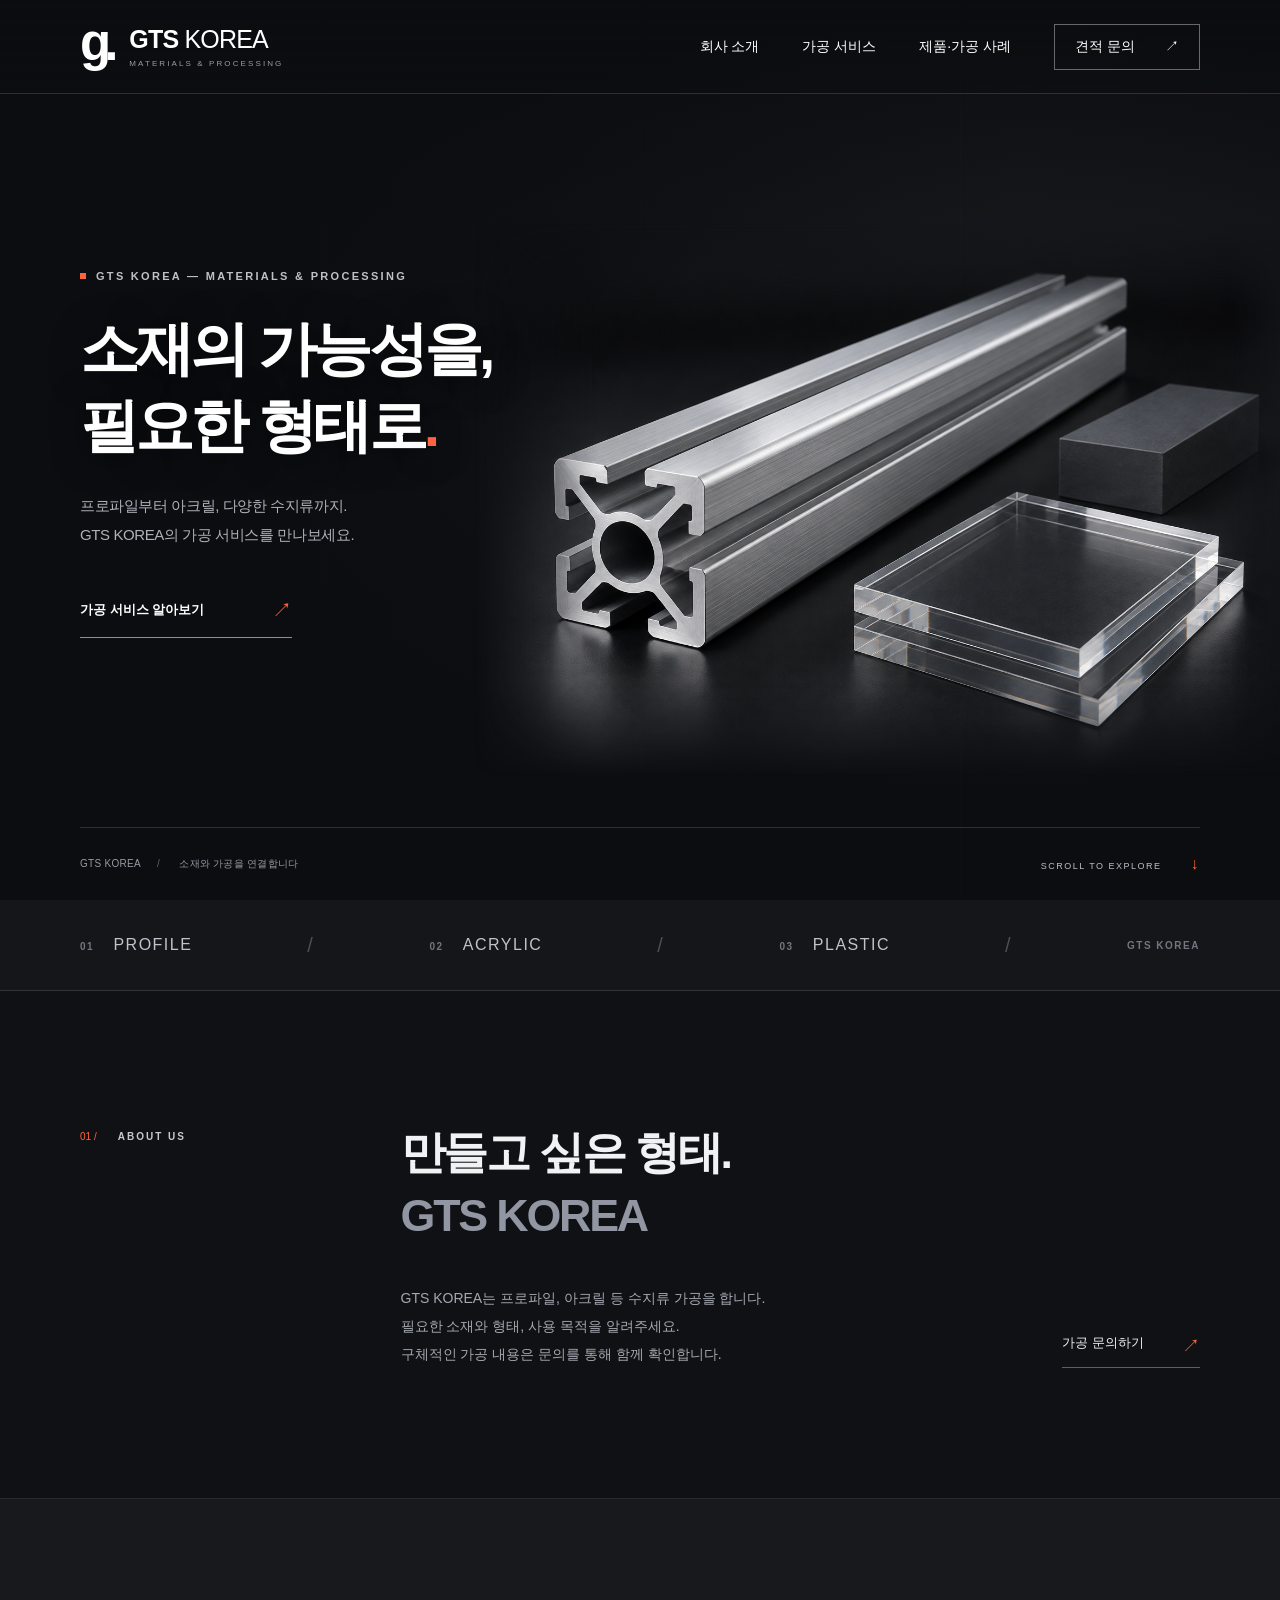
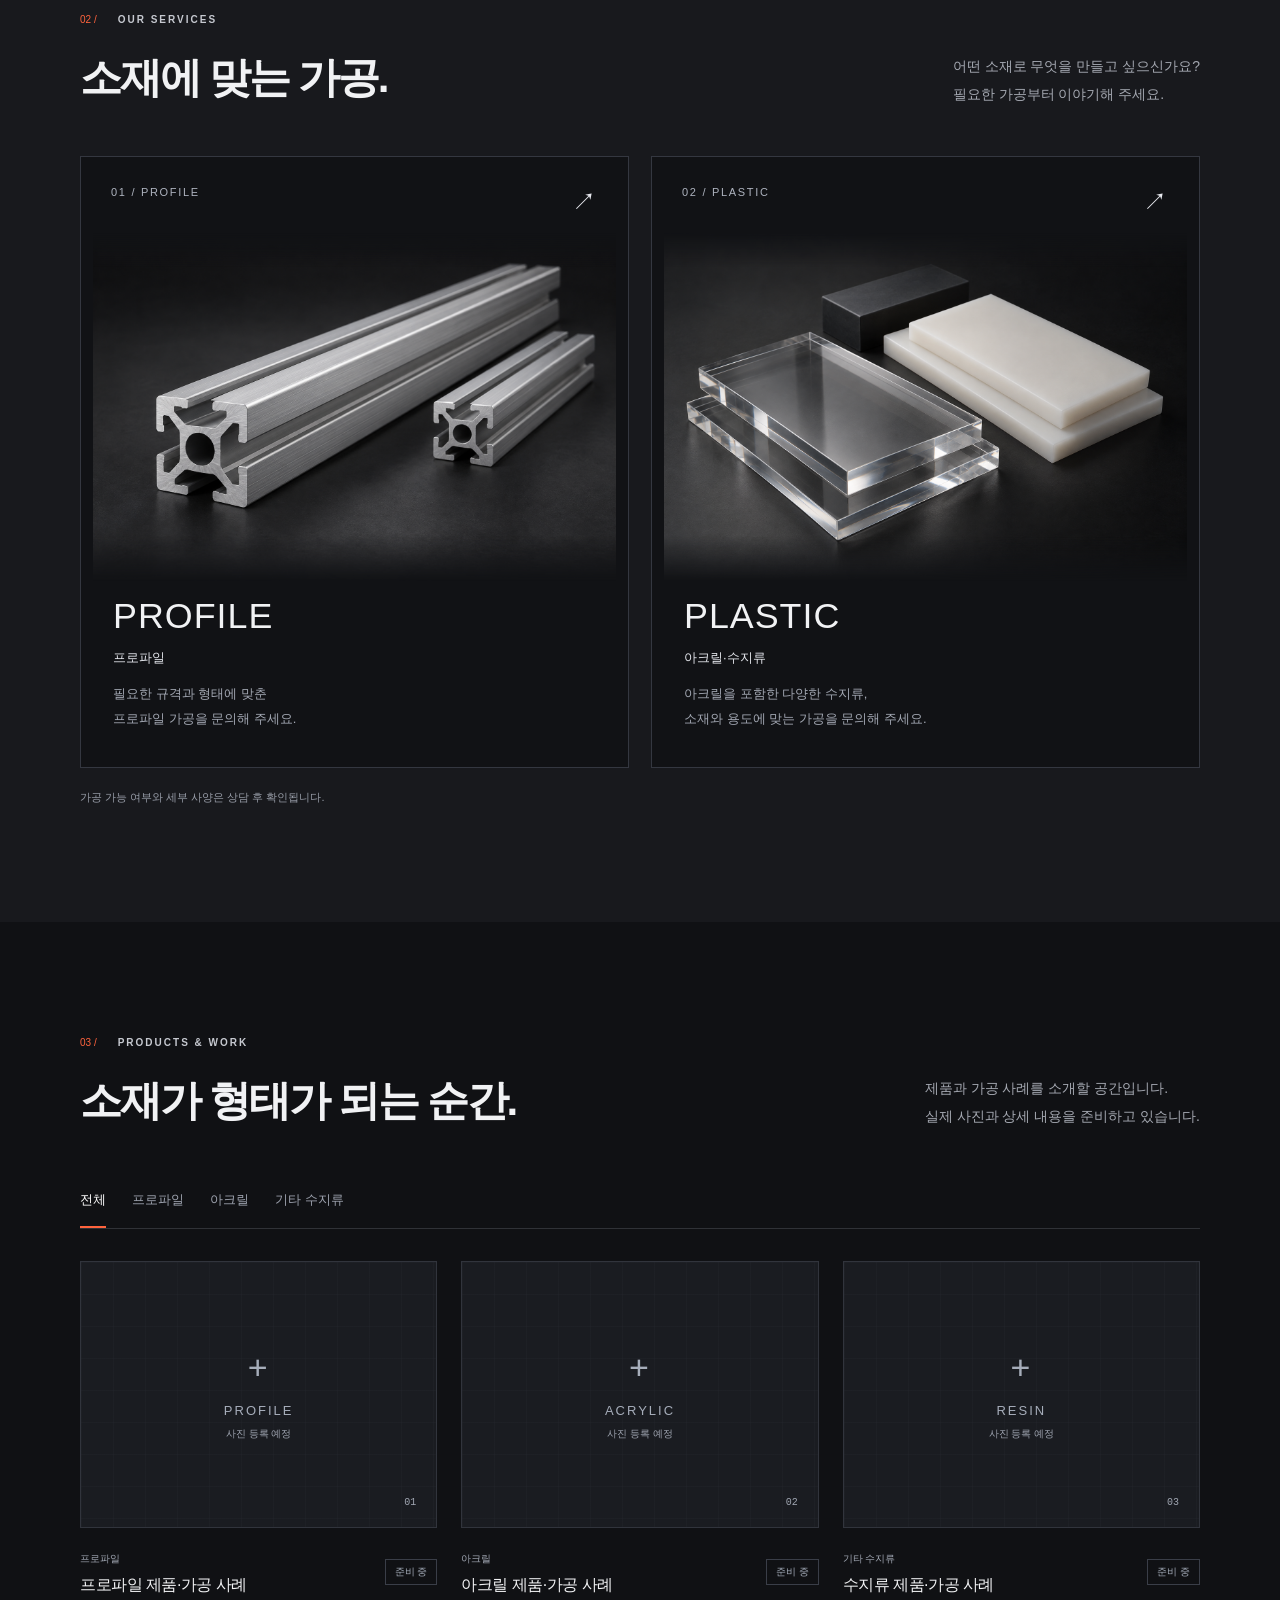
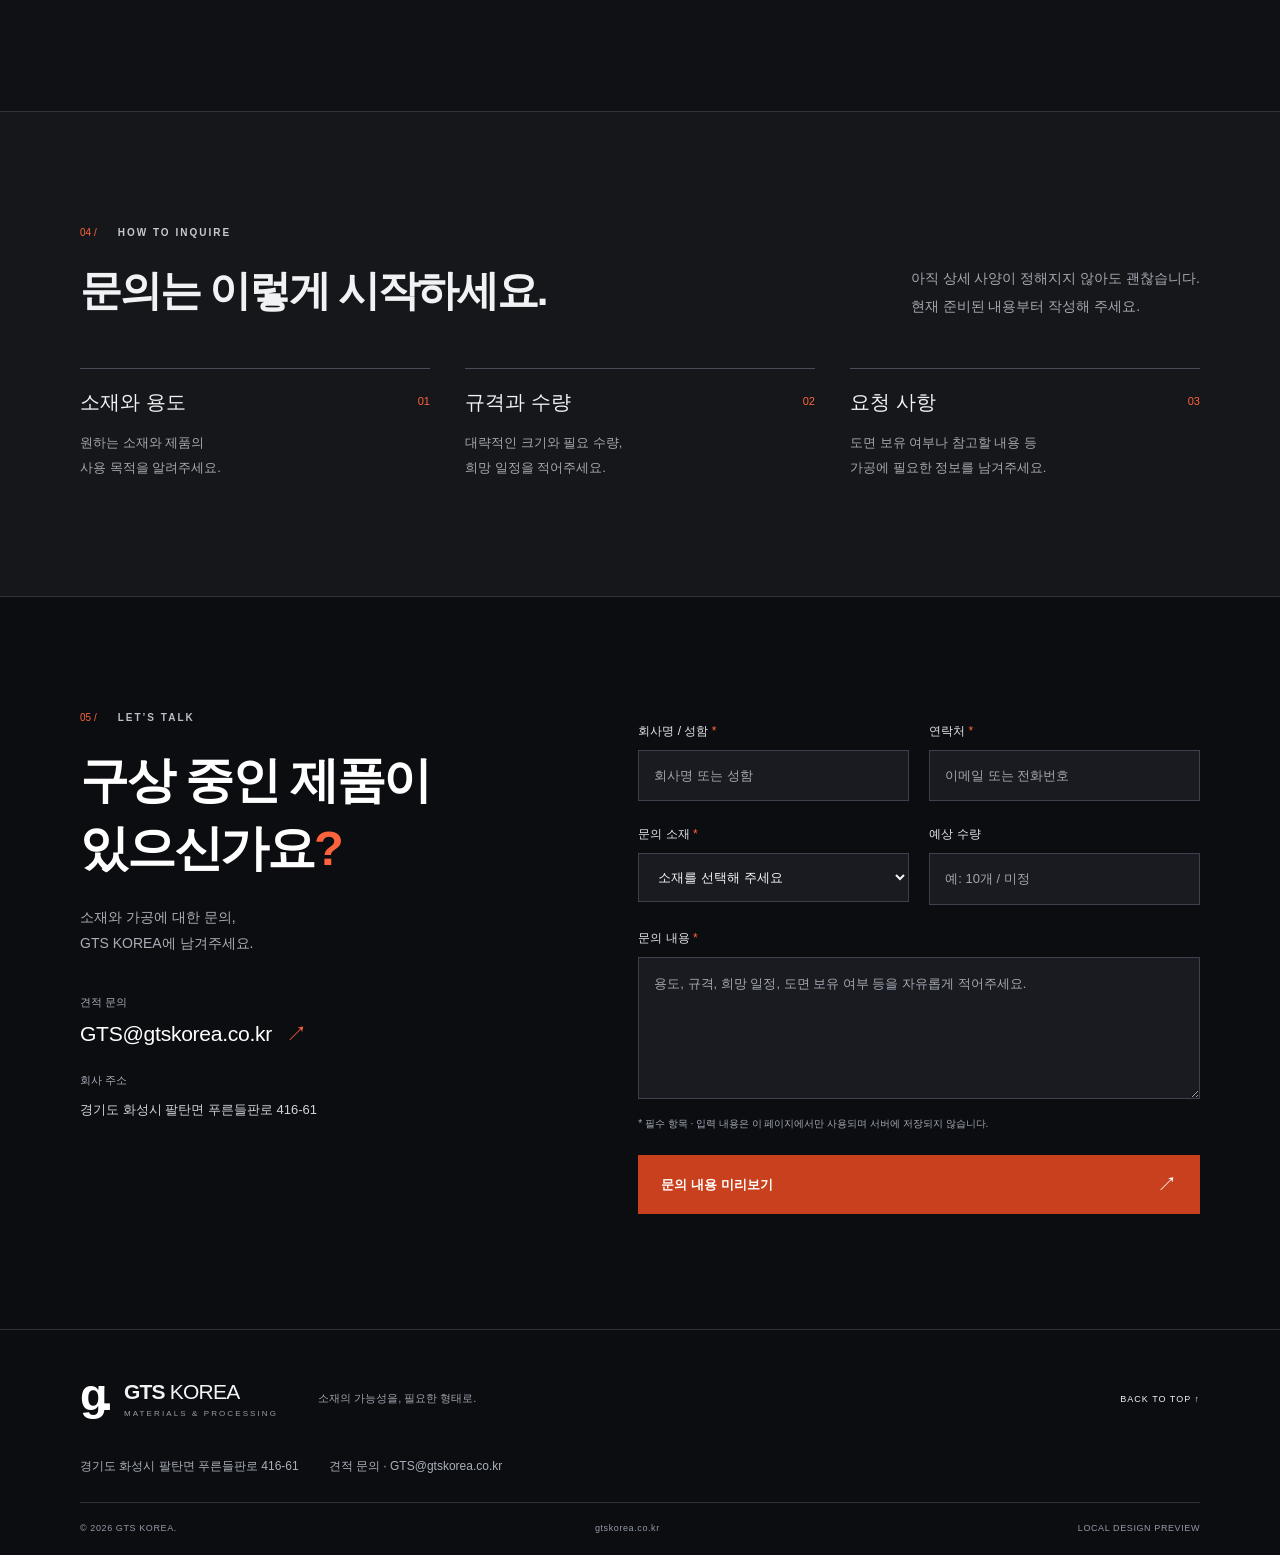
==== commit 28155546: "Add files via upload" ====
--- a/index.html
+++ b/index.html
@@ -41,6 +41,6 @@
     <section class="contact section" id="contact" aria-labelledby="contact-title"><div class="contact-intro"><div class="section-label"><span class="section-number">05 /</span> LET’S TALK</div><h2 id="contact-title">구상 중인 제품이<br>있으신가요<span>?</span></h2><p>소재와 가공에 대한 문의,<br>GTS KOREA에 남겨주세요.</p><address class="contact-details"><div><span>견적 문의</span><a href="mailto:GTS@gtskorea.co.kr">GTS@gtskorea.co.kr <span aria-hidden="true">↗</span></a></div><div><span>회사 주소</span><p>경기도 화성시 팔탄면 푸른들판로 416-61</p></div></address></div><form id="inquiry-form"><div class="form-row"><label>회사명 / 성함 <span>*</span><input name="name" autocomplete="organization" required maxlength="100" placeholder="회사명 또는 성함"></label><label>연락처 <span>*</span><input name="contact" autocomplete="tel" required maxlength="100" placeholder="이메일 또는 전화번호"></label></div><div class="form-row"><label>문의 소재 <span>*</span><select name="material" id="material" required><option value="">소재를 선택해 주세요</option><option>프로파일</option><option>플라스틱 (아크릴·수지류)</option><option>아크릴</option><option>기타 수지류</option><option>상담 후 결정</option></select></label><label>예상 수량<input name="quantity" maxlength="100" placeholder="예: 10개 / 미정"></label></div><label>문의 내용 <span>*</span><textarea name="message" rows="5" required maxlength="3000" placeholder="용도, 규격, 희망 일정, 도면 보유 여부 등을 자유롭게 적어주세요."></textarea></label><p class="form-hint">* 필수 항목 · 입력 내용은 이 페이지에서만 사용되며 서버에 저장되지 않습니다.</p><button class="button lime submit" type="submit">문의 내용 미리보기 <span aria-hidden="true">↗</span></button></form></section>
   </main>
   <footer><div class="footer-top"><a class="brand" href="#home"><span class="brand-symbol" aria-hidden="true">g.</span><span>GTS <b>KOREA</b><small>MATERIALS & PROCESSING</small></span></a><p>소재의 가능성을, 필요한 형태로.</p><a class="back-top" href="#home">BACK TO TOP ↑</a></div><address class="footer-details"><span>경기도 화성시 팔탄면 푸른들판로 416-61</span><a href="mailto:GTS@gtskorea.co.kr">견적 문의 · GTS@gtskorea.co.kr</a></address><div class="footer-bottom"><span>© <span id="year">2026</span> GTS KOREA.</span><span>gtskorea.co.kr</span><span>LOCAL DESIGN PREVIEW</span></div></footer>
-  <dialog id="preview-dialog" aria-labelledby="preview-title"><div class="dialog-heading"><div><p class="eyebrow">INQUIRY PREVIEW</p><h2 id="preview-title">문의 내용 확인</h2></div><button class="dialog-close" aria-label="미리보기 닫기" type="button">×</button></div><p class="dialog-note">디자인 시안으로, 실제 문의가 전송되지 않습니다.</p><dl id="preview-fields"></dl><div class="dialog-actions"><button class="button outline" id="edit-inquiry" type="button">돌아가서 수정</button><button class="button lime" id="download-inquiry" type="button">텍스트로 저장 ↓</button></div><p id="download-status" role="status"></p></dialog>
+  <dialog id="preview-dialog" aria-labelledby="preview-title"><div class="dialog-heading"><div><p class="eyebrow">INQUIRY PREVIEW</p><h2 id="preview-title">문의 내용 확인</h2></div><button class="dialog-close" aria-label="미리보기 닫기" type="button">×</button></div><p class="dialog-note">현재 온라인 접수를 이용할 수 없습니다. GTS@gtskorea.co.kr로 문의해 주세요.</p><dl id="preview-fields"></dl><div id="inquiry-security" class="inquiry-delivery" hidden></div><div class="dialog-actions"><button class="button outline" id="edit-inquiry" type="button">돌아가서 수정</button><button class="button lime" id="send-inquiry" type="button" disabled>견적 문의 접수</button></div><p id="inquiry-status" class="inquiry-status" role="status"></p></dialog>
 </body>
 </html>
--- a/theme-dark.css
+++ b/theme-dark.css
@@ -160,7 +160,7 @@
 dialog { background: #17191e; border: 1px solid #464b56; }
 dialog::backdrop { background: #030407c9; }
 .dialog-heading .eyebrow { color: #ff957b; }
-.dialog-note, dt, #download-status { color: #aeb5c3; }
+.dialog-note, dt { color: #aeb5c3; }
 .outline { color: #fff; border-color: #5b6270; }
 .outline:hover { background: #2a2e37; }
 .inquiry-consent { display: flex; align-items: center; gap: 9px; margin: 18px 0; }
@@ -168,9 +168,9 @@
 .inquiry-privacy { color: #bcc3d0; font-size: 12px; line-height: 1.8; }
 .inquiry-privacy summary { cursor: pointer; }
 .inquiry-privacy p { margin-top: 10px; white-space: pre-wrap; }
-.inquiry-delivery { margin-top: 24px; padding-top: 20px; border-top: 1px solid var(--line); }
-.inquiry-delivery .button { width: 100%; justify-content: center; margin-top: 15px; }
+.inquiry-delivery { margin: 24px 0 20px; padding-top: 20px; border-top: 1px solid var(--line); }
 .inquiry-status { color: #c9cfd9; font-size: 12px; line-height: 1.8; margin-top: 14px; overflow-wrap: anywhere; }
+.inquiry-status:empty { display: none; }
 button:disabled { cursor: not-allowed; opacity: .55; }
 .skip-link { background: #c8401e; color: #fff; }
 @media(min-width:1600px) {
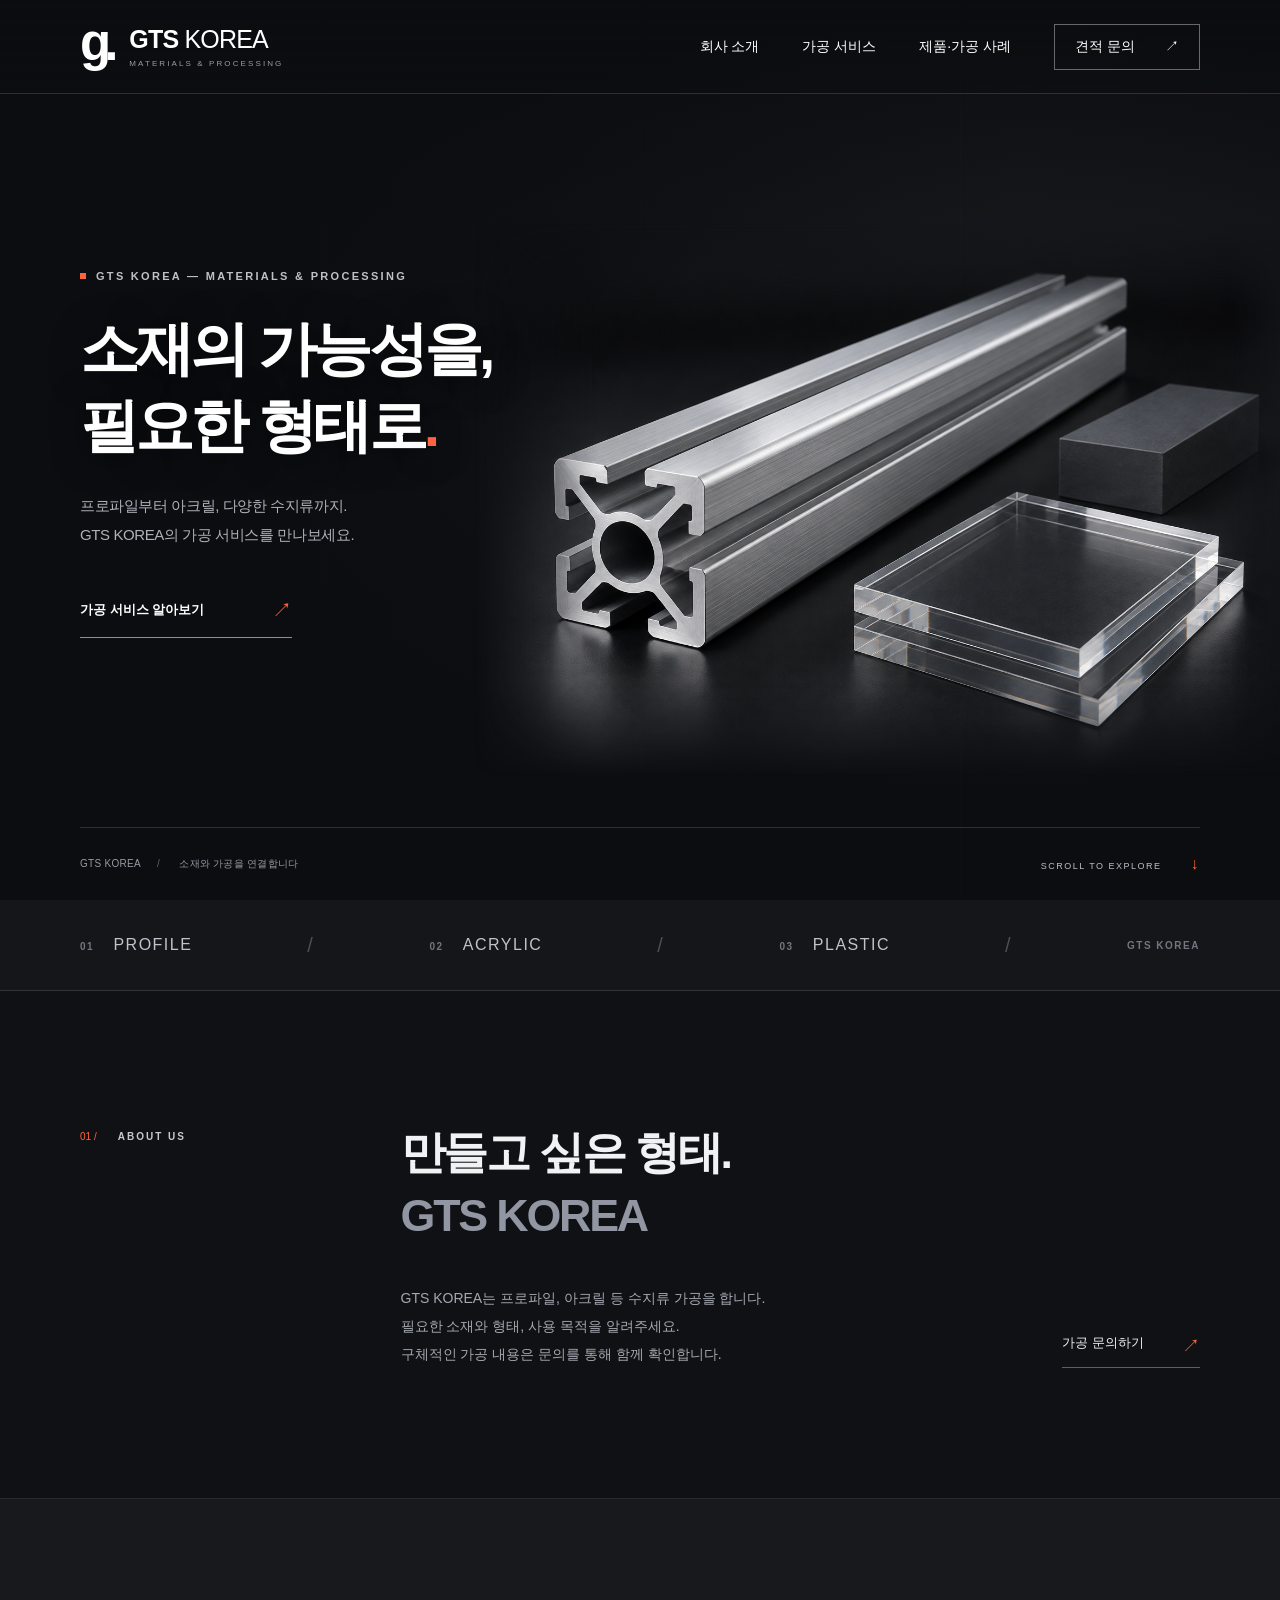
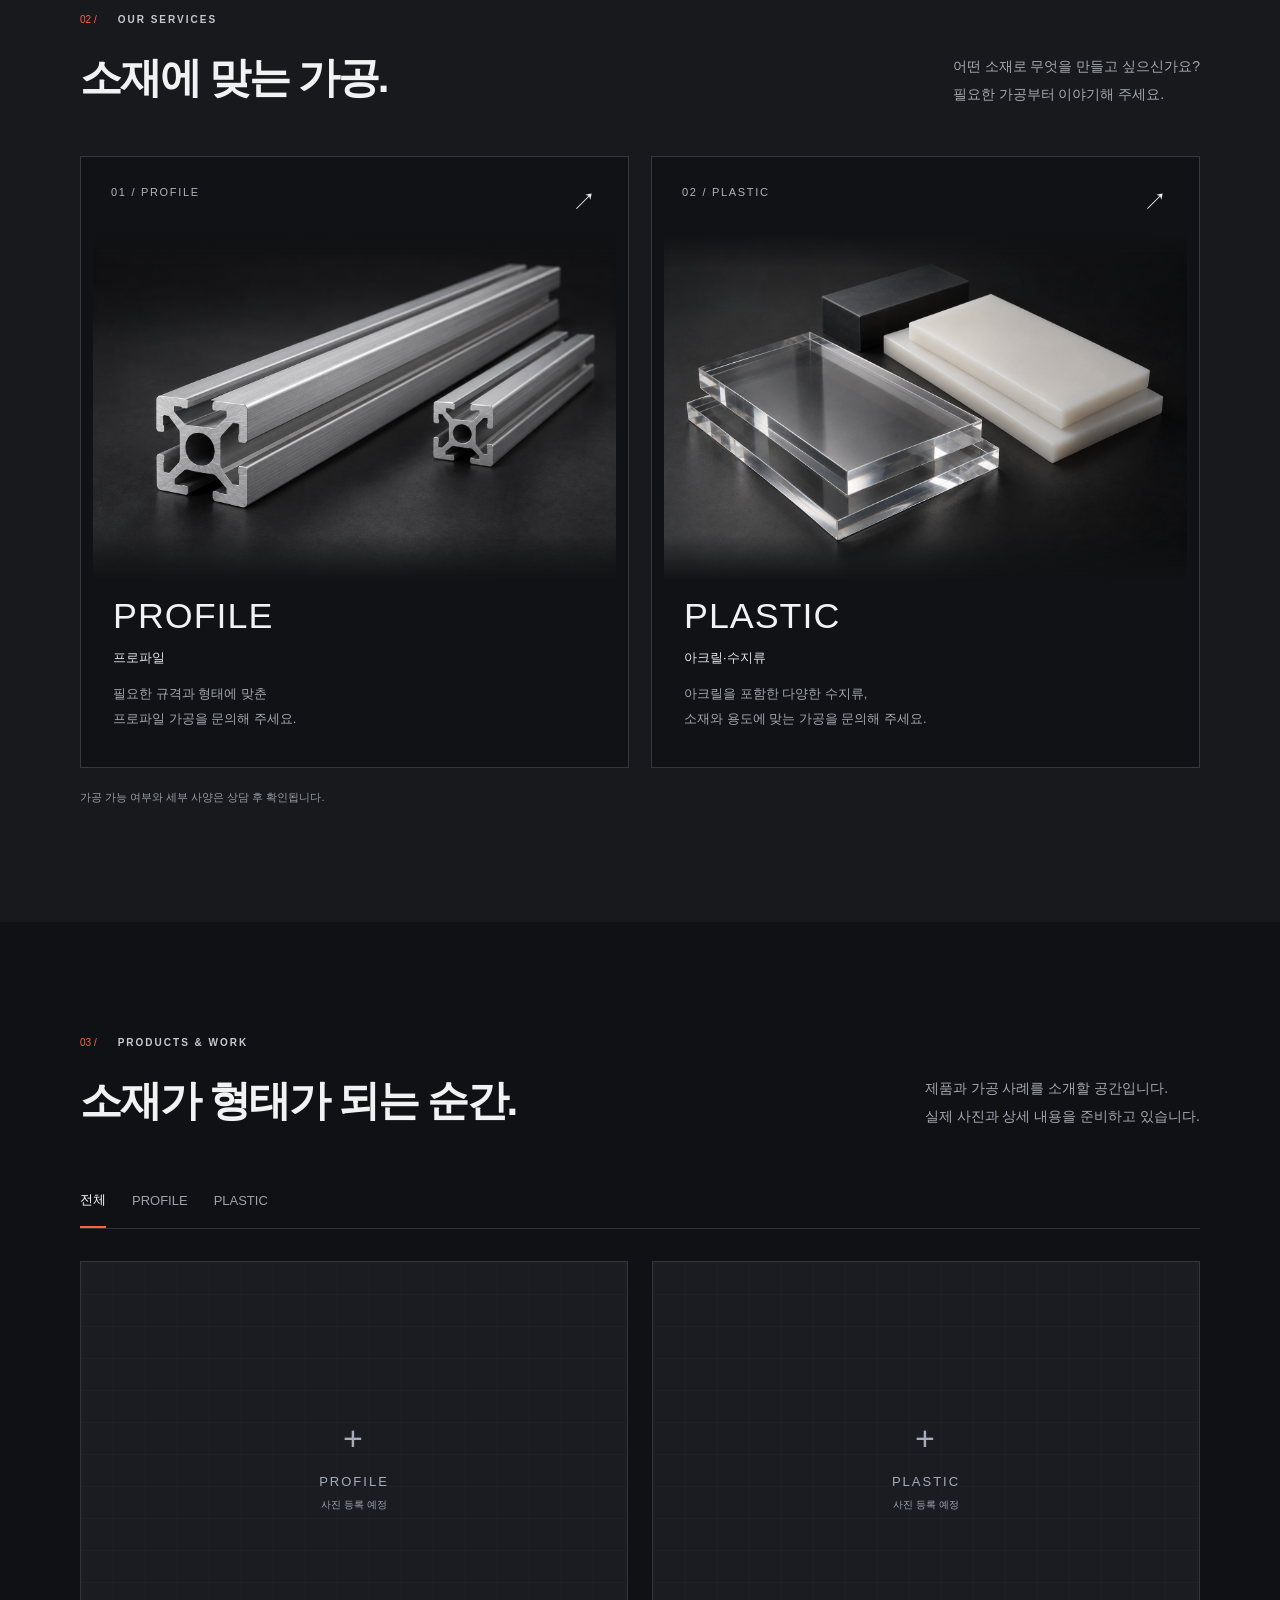
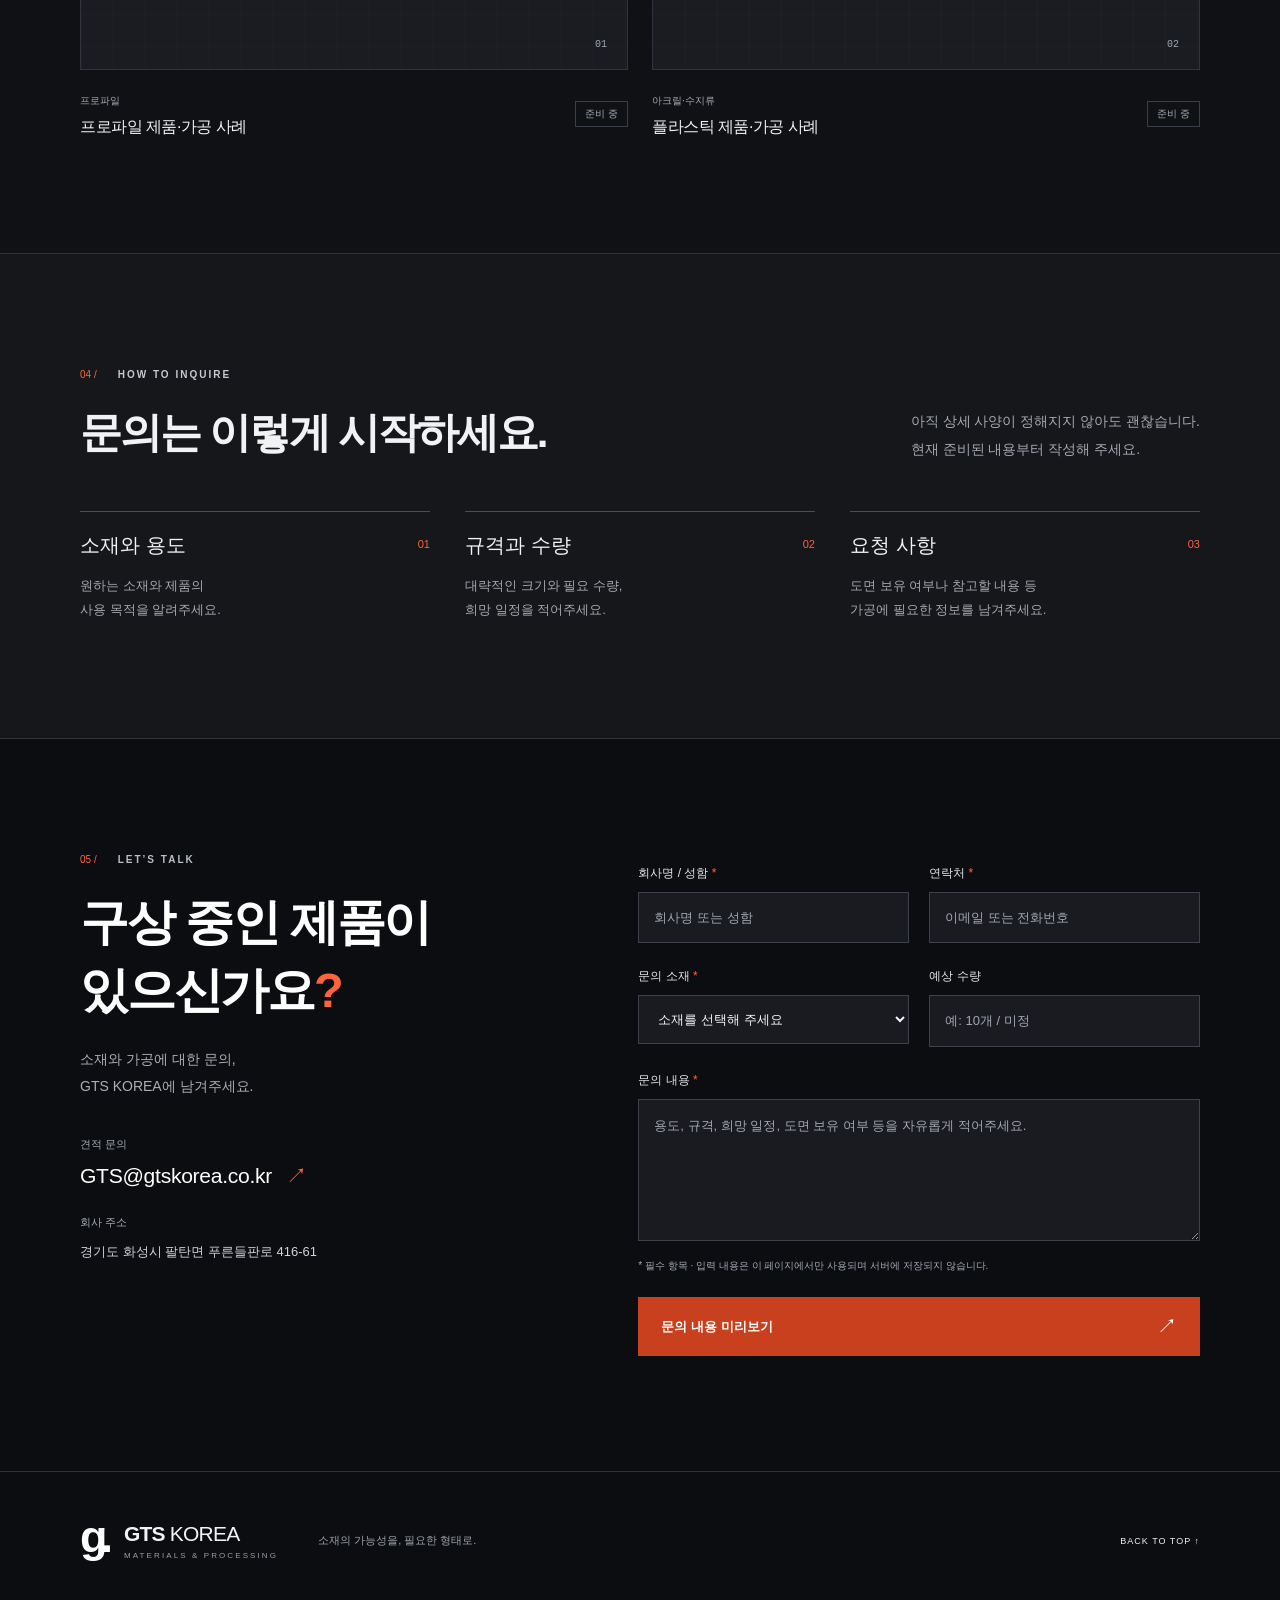
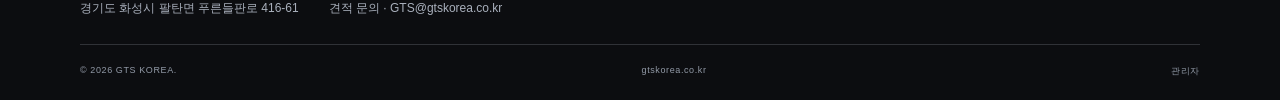
==== commit 130e93af: "Add authenticated catalog admin with photo uploads and public listings" ====
--- a/index.html
+++ b/index.html
@@ -1,46 +1,47 @@
-<!DOCTYPE html>
-<html lang="ko">
-<head>
-  <meta charset="UTF-8">
-  <meta name="viewport" content="width=device-width, initial-scale=1.0">
-  <meta name="description" content="GTS KOREA — 프로파일, 아크릴 등 수지류 가공. 회사와 가공 서비스, 제품 및 가공 사례를 소개합니다.">
-  <meta name="theme-color" content="#101114">
-  <title>GTS KOREA | 소재에서 시작되는 가능성</title>
-  <link rel="icon" href="assets/favicon.svg" type="image/svg+xml">
-  <link rel="stylesheet" href="styles.css">
-  <link rel="stylesheet" href="theme-dark.css">
+<!DOCTYPE html>
+<html lang="ko">
+<head>
+  <meta charset="UTF-8">
+  <meta name="viewport" content="width=device-width, initial-scale=1.0">
+  <meta name="description" content="GTS KOREA — 프로파일, 아크릴 등 수지류 가공. 회사와 가공 서비스, 제품 및 가공 사례를 소개합니다.">
+  <meta name="theme-color" content="#101114">
+  <title>GTS KOREA | 소재에서 시작되는 가능성</title>
+  <link rel="icon" href="assets/favicon.svg" type="image/svg+xml">
+  <link rel="stylesheet" href="styles.css">
+  <link rel="stylesheet" href="theme-dark.css">
+  <link rel="stylesheet" href="catalog.css">
   <script defer src="app.js"></script>
   <script defer src="inquiry-delivery.js"></script>
-</head>
-<body>
-  <a class="skip-link" href="#main">본문 바로가기</a>
-  <header class="header">
-    <a class="brand" href="#home" aria-label="GTS KOREA 홈"><span class="brand-symbol" aria-hidden="true">g.</span><span>GTS <b>KOREA</b><small>MATERIALS & PROCESSING</small></span></a>
-    <button class="menu-toggle" aria-label="메뉴 열기" aria-expanded="false" aria-controls="navigation"><span></span><span></span></button>
-    <nav id="navigation" aria-label="주 메뉴"><a href="#about">회사 소개</a><a href="#services">가공 서비스</a><a href="#work">제품·가공 사례</a><a class="nav-cta" href="#contact">견적 문의 <span aria-hidden="true">↗</span></a></nav>
-  </header>
-  <main id="main">
-    <section class="hero" id="home" aria-labelledby="hero-title">
-      <div class="hero-grid" aria-hidden="true"></div>
-      <div class="hero-copy"><p class="eyebrow"><i></i> GTS KOREA — MATERIALS & PROCESSING</p><h1 id="hero-title">소재의 가능성을,<br>필요한 형태로<span>.</span></h1><p class="hero-description">프로파일부터 아크릴, 다양한 수지류까지.<br>GTS KOREA의 가공 서비스를 만나보세요.</p><a class="button lime" href="#services">가공 서비스 알아보기 <span aria-hidden="true">↗</span></a></div>
-      <div class="hero-visual"><img src="assets/materials-studio.png" width="1536" height="1024" fetchpriority="high" alt="금속 프로파일의 단면과 투명 아크릴 판재, 수지 블록을 표현한 AI 콘셉트 렌더"></div>
-      <div class="hero-bottom"><span>GTS KOREA<span class="divider">/</span> 소재와 가공을 연결합니다</span><a href="#about">SCROLL TO EXPLORE <span aria-hidden="true">↓</span></a></div>
-    </section>
-    <div class="material-strip" aria-hidden="true"><span>01 <b>PROFILE</b></span><i>/</i><span>02 <b>ACRYLIC</b></span><i>/</i><span>03 <b>PLASTIC</b></span><i>/</i><span>GTS KOREA</span></div>
+  <script defer src="catalog.js"></script>
+</head>
+<body>
+  <a class="skip-link" href="#main">본문 바로가기</a>
+  <header class="header">
+    <a class="brand" href="#home" aria-label="GTS KOREA 홈"><span class="brand-symbol" aria-hidden="true">g.</span><span>GTS <b>KOREA</b><small>MATERIALS & PROCESSING</small></span></a>
+    <button class="menu-toggle" aria-label="메뉴 열기" aria-expanded="false" aria-controls="navigation"><span></span><span></span></button>
+    <nav id="navigation" aria-label="주 메뉴"><a href="#about">회사 소개</a><a href="#services">가공 서비스</a><a href="#work">제품·가공 사례</a><a class="nav-cta" href="#contact">견적 문의 <span aria-hidden="true">↗</span></a></nav>
+  </header>
+  <main id="main">
+    <section class="hero" id="home" aria-labelledby="hero-title">
+      <div class="hero-grid" aria-hidden="true"></div>
+      <div class="hero-copy"><p class="eyebrow"><i></i> GTS KOREA — MATERIALS & PROCESSING</p><h1 id="hero-title">소재의 가능성을,<br>필요한 형태로<span>.</span></h1><p class="hero-description">프로파일부터 아크릴, 다양한 수지류까지.<br>GTS KOREA의 가공 서비스를 만나보세요.</p><a class="button lime" href="#services">가공 서비스 알아보기 <span aria-hidden="true">↗</span></a></div>
+      <div class="hero-visual"><img src="assets/materials-studio.png" width="1536" height="1024" fetchpriority="high" alt="금속 프로파일의 단면과 투명 아크릴 판재, 수지 블록을 표현한 AI 콘셉트 렌더"></div>
+      <div class="hero-bottom"><span>GTS KOREA<span class="divider">/</span> 소재와 가공을 연결합니다</span><a href="#about">SCROLL TO EXPLORE <span aria-hidden="true">↓</span></a></div>
+    </section>
+    <div class="material-strip" aria-hidden="true"><span>01 <b>PROFILE</b></span><i>/</i><span>02 <b>ACRYLIC</b></span><i>/</i><span>03 <b>PLASTIC</b></span><i>/</i><span>GTS KOREA</span></div>
     <section class="section about" id="about" aria-labelledby="about-title"><div class="section-label"><span class="section-number">01 /</span> ABOUT US</div><div class="about-content"><h2 id="about-title">만들고 싶은 형태.<br><span>GTS KOREA</span></h2><div class="about-bottom"><p>GTS KOREA는 프로파일, 아크릴 등 수지류 가공을 합니다.<br>필요한 소재와 형태, 사용 목적을 알려주세요.<br>구체적인 가공 내용은 문의를 통해 함께 확인합니다.</p><a class="text-link" href="#contact">가공 문의하기 <span aria-hidden="true">↗</span></a></div></div></section>
-    <section class="section services" id="services" aria-labelledby="services-title"><div class="section-heading"><div><div class="section-label"><span class="section-number">02 /</span> OUR SERVICES</div><h2 id="services-title">소재에 맞는 가공.</h2></div><p>어떤 소재로 무엇을 만들고 싶으신가요?<br>필요한 가공부터 이야기해 주세요.</p></div><div class="service-grid">
-      <a class="service-card" href="#contact" data-service="프로파일"><div class="card-top"><span>01 / PROFILE</span><span aria-hidden="true">↗</span></div><div class="service-render"><img src="assets/service-profile.png" width="1536" height="1024" alt="금속 프로파일의 홈과 절단면을 표현한 소재 콘셉트 렌더" decoding="async"></div><div class="service-copy"><h3>PROFILE</h3><span class="service-subtitle">프로파일</span><p>필요한 규격과 형태에 맞춘<br>프로파일 가공을 문의해 주세요.</p></div></a>
-      <a class="service-card" href="#contact" data-service="플라스틱 (아크릴·수지류)"><div class="card-top"><span>02 / PLASTIC</span><span aria-hidden="true">↗</span></div><div class="service-render"><img src="assets/service-plastic.png" width="1536" height="1024" alt="투명 아크릴과 불투명 수지 판재를 표현한 소재 콘셉트 렌더" decoding="async"></div><div class="service-copy"><h3>PLASTIC</h3><span class="service-subtitle">아크릴·수지류</span><p>아크릴을 포함한 다양한 수지류,<br>소재와 용도에 맞는 가공을 문의해 주세요.</p></div></a>
-    </div><p class="section-footnote">가공 가능 여부와 세부 사양은 상담 후 확인됩니다.</p></section>
-    <section class="section work" id="work" aria-labelledby="work-title"><div class="section-heading"><div><div class="section-label"><span class="section-number">03 /</span> PRODUCTS & WORK</div><h2 id="work-title">소재가 형태가 되는 순간.</h2></div><p>제품과 가공 사례를 소개할 공간입니다.<br>실제 사진과 상세 내용을 준비하고 있습니다.</p></div><div class="filters" role="group" aria-label="가공 사례 분류"><button class="active" aria-pressed="true" data-filter="all">전체</button><button aria-pressed="false" data-filter="프로파일">프로파일</button><button aria-pressed="false" data-filter="아크릴">아크릴</button><button aria-pressed="false" data-filter="기타 수지류">기타 수지류</button></div><div class="work-grid">
-      <article class="work-card" data-category="프로파일"><div class="work-placeholder"><span class="placeholder-cross" aria-hidden="true">+</span><span>PROFILE</span><small>사진 등록 예정</small><span class="corner">01</span></div><div class="work-caption"><div><span>프로파일</span><h3>프로파일 제품·가공 사례</h3></div><span class="pending">준비 중</span></div></article>
-      <article class="work-card" data-category="아크릴"><div class="work-placeholder"><span class="placeholder-cross" aria-hidden="true">+</span><span>ACRYLIC</span><small>사진 등록 예정</small><span class="corner">02</span></div><div class="work-caption"><div><span>아크릴</span><h3>아크릴 제품·가공 사례</h3></div><span class="pending">준비 중</span></div></article>
-      <article class="work-card" data-category="기타 수지류"><div class="work-placeholder"><span class="placeholder-cross" aria-hidden="true">+</span><span>RESIN</span><small>사진 등록 예정</small><span class="corner">03</span></div><div class="work-caption"><div><span>기타 수지류</span><h3>수지류 제품·가공 사례</h3></div><span class="pending">준비 중</span></div></article>
-    </div><p class="filter-status sr-only" role="status"></p></section>
-    <section class="process section" aria-labelledby="process-title"><div class="section-heading"><div><div class="section-label"><span class="section-number">04 /</span> HOW TO INQUIRE</div><h2 id="process-title">문의는 이렇게 시작하세요.</h2></div><p>아직 상세 사양이 정해지지 않아도 괜찮습니다.<br>현재 준비된 내용부터 작성해 주세요.</p></div><ol class="process-grid"><li><span>01</span><h3>소재와 용도</h3><p>원하는 소재와 제품의<br>사용 목적을 알려주세요.</p></li><li><span>02</span><h3>규격과 수량</h3><p>대략적인 크기와 필요 수량,<br>희망 일정을 적어주세요.</p></li><li><span>03</span><h3>요청 사항</h3><p>도면 보유 여부나 참고할 내용 등<br>가공에 필요한 정보를 남겨주세요.</p></li></ol></section>
+    <section class="section services" id="services" aria-labelledby="services-title"><div class="section-heading"><div><div class="section-label"><span class="section-number">02 /</span> OUR SERVICES</div><h2 id="services-title">소재에 맞는 가공.</h2></div><p>어떤 소재로 무엇을 만들고 싶으신가요?<br>필요한 가공부터 이야기해 주세요.</p></div><div class="service-grid">
+      <a class="service-card" href="#contact" data-service="프로파일"><div class="card-top"><span>01 / PROFILE</span><span aria-hidden="true">↗</span></div><div class="service-render"><img src="assets/service-profile.png" width="1536" height="1024" alt="금속 프로파일의 홈과 절단면을 표현한 소재 콘셉트 렌더" decoding="async"></div><div class="service-copy"><h3>PROFILE</h3><span class="service-subtitle">프로파일</span><p>필요한 규격과 형태에 맞춘<br>프로파일 가공을 문의해 주세요.</p></div></a>
+      <a class="service-card" href="#contact" data-service="플라스틱 (아크릴·수지류)"><div class="card-top"><span>02 / PLASTIC</span><span aria-hidden="true">↗</span></div><div class="service-render"><img src="assets/service-plastic.png" width="1536" height="1024" alt="투명 아크릴과 불투명 수지 판재를 표현한 소재 콘셉트 렌더" decoding="async"></div><div class="service-copy"><h3>PLASTIC</h3><span class="service-subtitle">아크릴·수지류</span><p>아크릴을 포함한 다양한 수지류,<br>소재와 용도에 맞는 가공을 문의해 주세요.</p></div></a>
+    </div><p class="section-footnote">가공 가능 여부와 세부 사양은 상담 후 확인됩니다.</p></section>
+    <section class="section work" id="work" aria-labelledby="work-title"><div class="section-heading"><div><div class="section-label"><span class="section-number">03 /</span> PRODUCTS & WORK</div><h2 id="work-title">소재가 형태가 되는 순간.</h2></div><p>제품과 가공 사례를 소개할 공간입니다.<br>실제 사진과 상세 내용을 준비하고 있습니다.</p></div><div class="filters" role="group" aria-label="가공 사례 분류"><button class="active" aria-pressed="true" data-filter="all">전체</button><button aria-pressed="false" data-filter="PROFILE">PROFILE</button><button aria-pressed="false" data-filter="PLASTIC">PLASTIC</button></div><div class="work-grid">
+      <article class="work-card" data-category="PROFILE"><div class="work-placeholder"><span class="placeholder-cross" aria-hidden="true">+</span><span>PROFILE</span><small>사진 등록 예정</small><span class="corner">01</span></div><div class="work-caption"><div><span>프로파일</span><h3>프로파일 제품·가공 사례</h3></div><span class="pending">준비 중</span></div></article>
+      <article class="work-card" data-category="PLASTIC"><div class="work-placeholder"><span class="placeholder-cross" aria-hidden="true">+</span><span>PLASTIC</span><small>사진 등록 예정</small><span class="corner">02</span></div><div class="work-caption"><div><span>아크릴·수지류</span><h3>플라스틱 제품·가공 사례</h3></div><span class="pending">준비 중</span></div></article>
+    </div><p class="filter-status sr-only" role="status"></p></section>
+    <section class="process section" aria-labelledby="process-title"><div class="section-heading"><div><div class="section-label"><span class="section-number">04 /</span> HOW TO INQUIRE</div><h2 id="process-title">문의는 이렇게 시작하세요.</h2></div><p>아직 상세 사양이 정해지지 않아도 괜찮습니다.<br>현재 준비된 내용부터 작성해 주세요.</p></div><ol class="process-grid"><li><span>01</span><h3>소재와 용도</h3><p>원하는 소재와 제품의<br>사용 목적을 알려주세요.</p></li><li><span>02</span><h3>규격과 수량</h3><p>대략적인 크기와 필요 수량,<br>희망 일정을 적어주세요.</p></li><li><span>03</span><h3>요청 사항</h3><p>도면 보유 여부나 참고할 내용 등<br>가공에 필요한 정보를 남겨주세요.</p></li></ol></section>
     <section class="contact section" id="contact" aria-labelledby="contact-title"><div class="contact-intro"><div class="section-label"><span class="section-number">05 /</span> LET’S TALK</div><h2 id="contact-title">구상 중인 제품이<br>있으신가요<span>?</span></h2><p>소재와 가공에 대한 문의,<br>GTS KOREA에 남겨주세요.</p><address class="contact-details"><div><span>견적 문의</span><a href="mailto:GTS@gtskorea.co.kr">GTS@gtskorea.co.kr <span aria-hidden="true">↗</span></a></div><div><span>회사 주소</span><p>경기도 화성시 팔탄면 푸른들판로 416-61</p></div></address></div><form id="inquiry-form"><div class="form-row"><label>회사명 / 성함 <span>*</span><input name="name" autocomplete="organization" required maxlength="100" placeholder="회사명 또는 성함"></label><label>연락처 <span>*</span><input name="contact" autocomplete="tel" required maxlength="100" placeholder="이메일 또는 전화번호"></label></div><div class="form-row"><label>문의 소재 <span>*</span><select name="material" id="material" required><option value="">소재를 선택해 주세요</option><option>프로파일</option><option>플라스틱 (아크릴·수지류)</option><option>아크릴</option><option>기타 수지류</option><option>상담 후 결정</option></select></label><label>예상 수량<input name="quantity" maxlength="100" placeholder="예: 10개 / 미정"></label></div><label>문의 내용 <span>*</span><textarea name="message" rows="5" required maxlength="3000" placeholder="용도, 규격, 희망 일정, 도면 보유 여부 등을 자유롭게 적어주세요."></textarea></label><p class="form-hint">* 필수 항목 · 입력 내용은 이 페이지에서만 사용되며 서버에 저장되지 않습니다.</p><button class="button lime submit" type="submit">문의 내용 미리보기 <span aria-hidden="true">↗</span></button></form></section>
-  </main>
-  <footer><div class="footer-top"><a class="brand" href="#home"><span class="brand-symbol" aria-hidden="true">g.</span><span>GTS <b>KOREA</b><small>MATERIALS & PROCESSING</small></span></a><p>소재의 가능성을, 필요한 형태로.</p><a class="back-top" href="#home">BACK TO TOP ↑</a></div><address class="footer-details"><span>경기도 화성시 팔탄면 푸른들판로 416-61</span><a href="mailto:GTS@gtskorea.co.kr">견적 문의 · GTS@gtskorea.co.kr</a></address><div class="footer-bottom"><span>© <span id="year">2026</span> GTS KOREA.</span><span>gtskorea.co.kr</span><span>LOCAL DESIGN PREVIEW</span></div></footer>
+  </main>
+  <footer><div class="footer-top"><a class="brand" href="#home"><span class="brand-symbol" aria-hidden="true">g.</span><span>GTS <b>KOREA</b><small>MATERIALS & PROCESSING</small></span></a><p>소재의 가능성을, 필요한 형태로.</p><a class="back-top" href="#home">BACK TO TOP ↑</a></div><address class="footer-details"><span>경기도 화성시 팔탄면 푸른들판로 416-61</span><a href="mailto:GTS@gtskorea.co.kr">견적 문의 · GTS@gtskorea.co.kr</a></address><div class="footer-bottom"><span>© <span id="year">2026</span> GTS KOREA.</span><span>gtskorea.co.kr</span><a href="admin/">관리자</a></div></footer>
   <dialog id="preview-dialog" aria-labelledby="preview-title"><div class="dialog-heading"><div><p class="eyebrow">INQUIRY PREVIEW</p><h2 id="preview-title">문의 내용 확인</h2></div><button class="dialog-close" aria-label="미리보기 닫기" type="button">×</button></div><p class="dialog-note">현재 온라인 접수를 이용할 수 없습니다. GTS@gtskorea.co.kr로 문의해 주세요.</p><dl id="preview-fields"></dl><div id="inquiry-security" class="inquiry-delivery" hidden></div><div class="dialog-actions"><button class="button outline" id="edit-inquiry" type="button">돌아가서 수정</button><button class="button lime" id="send-inquiry" type="button" disabled>견적 문의 접수</button></div><p id="inquiry-status" class="inquiry-status" role="status"></p></dialog>
-</body>
-</html>
+</body>
+</html>
--- a/catalog.css
+++ b/catalog.css
@@ -0,0 +1,2 @@
+.catalog-open{display:block;width:100%;padding:0;background:transparent;border:0;color:inherit;text-align:left;font:inherit;cursor:pointer}.catalog-image{display:block;width:100%;height:auto;aspect-ratio:4/3;object-fit:cover;background:#202227}.catalog-card{min-width:0}.catalog-open:hover .catalog-arrow{color:#fa764b}.catalog-card .work-caption{gap:15px;align-items:flex-start}.catalog-card h3{overflow-wrap:anywhere}.catalog-summary{font-size:13px;color:#a0a6b3;line-height:1.8;margin:10px 0 0;display:-webkit-box;-webkit-line-clamp:2;-webkit-box-orient:vertical;overflow:hidden}.catalog-arrow{font-size:25px}.catalog-empty{grid-column:1/-1;text-align:center;color:#a0a6b3;padding:80px 20px;border:1px solid #363a43;font-size:14px}.catalog-more{display:flex;margin:36px auto 0}.catalog-more[hidden]{display:none}#work .section-heading>p{white-space:pre-line}.product-dialog{width:min(880px,calc(100% - 32px));max-height:90dvh;padding:30px;color:#edf0f5;background:#17191d;border:1px solid #444b59}.product-dialog::backdrop{background:#000c}.product-dialog .dialog-heading{align-items:flex-start;gap:20px}.product-dialog h2{font-size:28px;line-height:1.5;overflow-wrap:anywhere}.product-close{font:inherit;font-size:32px;background:none;border:0;color:inherit;padding:0 5px;cursor:pointer;flex-shrink:0}.product-photo{width:100%;max-height:60vh;object-fit:contain;background:#111316;margin:24px 0;display:block}.product-material{color:#f49e82;font-size:13px;margin:0 0 18px}.product-description{white-space:pre-wrap;overflow-wrap:anywhere;line-height:1.9;font-size:15px;color:#c4c9d3;margin:0 0 28px}.catalog-open:focus-visible,.product-close:focus-visible{outline:2px solid #f77851;outline-offset:5px}@media(max-width:560px){.product-dialog{padding:20px}.product-dialog h2{font-size:22px}.catalog-summary{font-size:12px}.product-description{font-size:14px}}
+.work-grid:has(>.work-card:nth-child(2):last-child){grid-template-columns:repeat(2,minmax(0,1fr))}@media(max-width:600px){.work-grid:has(>.work-card:nth-child(2):last-child){grid-template-columns:1fr}}
